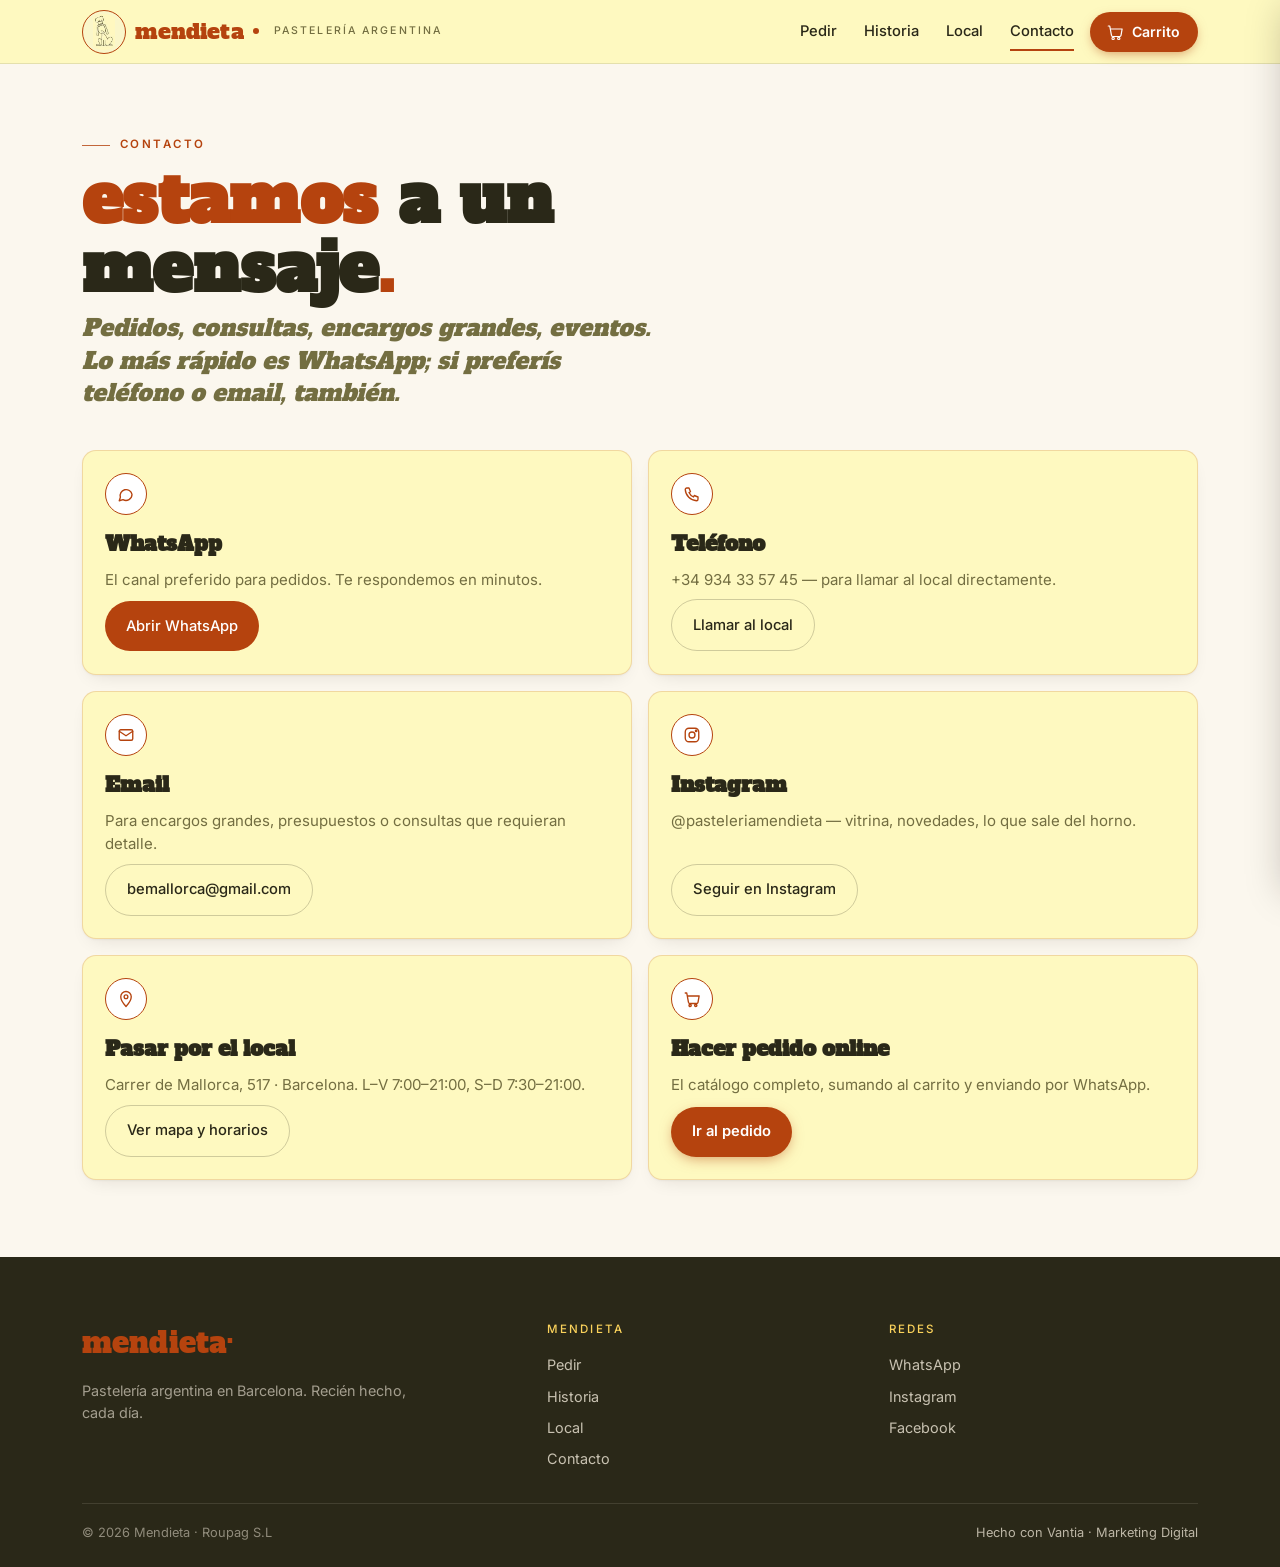
==== pages/contacto.html @ 0c290867 "Color unificado: todo en naranja del cartel + crema en mas superficies EL USUARIO: - 'la letra roja " ====
<!DOCTYPE html>
<html lang="es">
<head>
  <meta charset="UTF-8" />
  <meta name="viewport" content="width=device-width, initial-scale=1.0, viewport-fit=cover" />
  <meta name="theme-color" content="#F5EDDD" />
  <meta name="description" content="Contacto Mendieta — pedidos por WhatsApp, teléfono, email y redes." />
  <title>Contacto · Mendieta</title>

  <link rel="preconnect" href="https://fonts.googleapis.com" />
  <link rel="preconnect" href="https://fonts.gstatic.com" crossorigin />
  <link href="https://fonts.googleapis.com/css2?family=Alfa+Slab+One&family=Inter:wght@400;500;600;700&display=swap" rel="stylesheet" />
  <link rel="stylesheet" href="../assets/css/main.css?v=202605161324" />
  <link rel="icon" type="image/png" href="../assets/images/logo/mendieta-logo.png" />
</head>
<body class="theme-info">

  <header class="site-header">
    <div class="container site-header__inner">
      <a href="../index.html" class="brand" aria-label="Mendieta · inicio"><img class="brand__logo" src="../assets/images/logo/mendieta-logo.png" alt="" width="36" height="36" />Mendieta<span class="brand__dot" aria-hidden="true"></span>
        <span class="brand__sub">Pastelería Argentina</span>
      </a>
      <nav class="nav" aria-label="Navegación principal">
        <a href="../index.html">Pedir</a>
        <a href="historia.html">Historia</a>
        <a href="local.html">Local</a>
        <a href="contacto.html" aria-current="page">Contacto</a>
      </nav>
      <div class="header-actions">
        <button class="cart-button" id="cartFab" aria-label="Ver carrito" aria-controls="cartDrawer">
          <svg viewBox="0 0 24 24" fill="none" stroke="currentColor" stroke-width="1.6" stroke-linecap="round" stroke-linejoin="round">
            <path d="M3 4h2l2.3 12.5a2 2 0 0 0 2 1.5H18a2 2 0 0 0 2-1.6L21.5 8H6"/>
            <circle cx="9.5" cy="20.5" r="1.5"/><circle cx="17" cy="20.5" r="1.5"/>
          </svg>
          <span class="cart-button__label">Carrito</span>
          <span class="cart-button__count" id="cartCount"></span>
        </button>
        <button class="nav-toggle" id="navToggle" aria-label="Abrir menú" aria-expanded="false">
          <svg width="18" height="18" viewBox="0 0 24 24" fill="none" stroke="currentColor" stroke-width="1.8">
            <line x1="4" y1="8" x2="20" y2="8"/><line x1="4" y1="16" x2="20" y2="16"/>
          </svg>
        </button>
      </div>
    </div>
  </header>

  <div class="mobile-nav" id="mobileNav" aria-hidden="true">
    <ul>
      <li><a href="../index.html">Pedir</a></li>
      <li><a href="historia.html">Historia</a></li>
      <li><a href="local.html">Local</a></li>
      <li><a href="contacto.html">Contacto</a></li>
    </ul>
  </div>

  <main class="page">
    <div class="container">

      <header class="page__head" data-reveal>
        <span class="eyebrow">Contacto</span>
        <h1 class="page__title">Estamos <em>a un mensaje</em>.</h1>
        <p class="page__lead">
          Pedidos, consultas, encargos grandes, eventos. Lo más rápido es WhatsApp;
          si preferís teléfono o email, también.
        </p>
      </header>

      <div class="contact-grid">

        <div class="contact-card" data-reveal>
          <span class="contact-card__icon">
            <svg viewBox="0 0 24 24" fill="none" stroke="currentColor" stroke-width="1.8" stroke-linecap="round" stroke-linejoin="round">
              <path d="M20 12.5a8 8 0 0 1-12 7l-5 1.5 1.5-4.6A8 8 0 1 1 20 12.5z"/>
            </svg>
          </span>
          <h3>WhatsApp</h3>
          <p>El canal preferido para pedidos. Te respondemos en minutos.</p>
          <a href="https://wa.me/34696985385" target="_blank" rel="noopener" class="btn btn-brand btn--inline">
            <span>Abrir WhatsApp</span>
          </a>
        </div>

        <div class="contact-card" data-reveal>
          <span class="contact-card__icon">
            <svg viewBox="0 0 24 24" fill="none" stroke="currentColor" stroke-width="1.8" stroke-linecap="round" stroke-linejoin="round">
              <path d="M5 4h3l2 5-2 1a12 12 0 0 0 6 6l1-2 5 2v3a2 2 0 0 1-2 2A16 16 0 0 1 3 6a2 2 0 0 1 2-2z"/>
            </svg>
          </span>
          <h3>Teléfono</h3>
          <p>+34 934 33 57 45 — para llamar al local directamente.</p>
          <a href="tel:+34934335745" class="btn btn-ghost btn--inline">
            <span>Llamar al local</span>
          </a>
        </div>

        <div class="contact-card" data-reveal>
          <span class="contact-card__icon">
            <svg viewBox="0 0 24 24" fill="none" stroke="currentColor" stroke-width="1.8" stroke-linecap="round" stroke-linejoin="round">
              <rect x="3" y="5" width="18" height="14" rx="2"/>
              <path d="M3 7l9 6 9-6"/>
            </svg>
          </span>
          <h3>Email</h3>
          <p>Para encargos grandes, presupuestos o consultas que requieran detalle.</p>
          <a href="mailto:bemallorca@gmail.com" class="btn btn-ghost btn--inline">
            <span>bemallorca@gmail.com</span>
          </a>
        </div>

        <div class="contact-card" data-reveal>
          <span class="contact-card__icon">
            <svg viewBox="0 0 24 24" fill="none" stroke="currentColor" stroke-width="1.8" stroke-linecap="round" stroke-linejoin="round">
              <rect x="3" y="3" width="18" height="18" rx="5"/>
              <circle cx="12" cy="12" r="4"/>
              <circle cx="17.5" cy="6.5" r="1" fill="currentColor"/>
            </svg>
          </span>
          <h3>Instagram</h3>
          <p>@pasteleriamendieta — vitrina, novedades, lo que sale del horno.</p>
          <a href="https://www.instagram.com/pasteleriamendieta/" target="_blank" rel="noopener" class="btn btn-ghost btn--inline">
            <span>Seguir en Instagram</span>
          </a>
        </div>

        <div class="contact-card" data-reveal>
          <span class="contact-card__icon">
            <svg viewBox="0 0 24 24" fill="none" stroke="currentColor" stroke-width="1.8" stroke-linecap="round" stroke-linejoin="round">
              <path d="M12 22s-7-7.5-7-13a7 7 0 0 1 14 0c0 5.5-7 13-7 13z"/><circle cx="12" cy="9" r="2.5"/>
            </svg>
          </span>
          <h3>Pasar por el local</h3>
          <p>Carrer de Mallorca, 517 · Barcelona. L–V 7:00–21:00, S–D 7:30–21:00.</p>
          <a href="local.html" class="btn btn-ghost btn--inline">
            <span>Ver mapa y horarios</span>
          </a>
        </div>

        <div class="contact-card" data-reveal>
          <span class="contact-card__icon">
            <svg viewBox="0 0 24 24" fill="none" stroke="currentColor" stroke-width="1.8" stroke-linecap="round" stroke-linejoin="round">
              <path d="M3 4h2l2.3 12.5a2 2 0 0 0 2 1.5H18a2 2 0 0 0 2-1.6L21.5 8H6"/>
              <circle cx="9.5" cy="20.5" r="1.5"/><circle cx="17" cy="20.5" r="1.5"/>
            </svg>
          </span>
          <h3>Hacer pedido online</h3>
          <p>El catálogo completo, sumando al carrito y enviando por WhatsApp.</p>
          <a href="../index.html" class="btn btn-primary btn--inline">
            <span>Ir al pedido</span>
          </a>
        </div>

      </div>

    </div>
  </main>

  <footer class="site-footer">
    <div class="container">
      <div class="site-footer__top">
        <div>
          <p class="site-footer__brand">Mendieta<span style="color: var(--color-brand)">·</span></p>
          <p class="site-footer__claim">Pastelería argentina en Barcelona. Recién hecho, cada día.</p>
        </div>
        <div class="footer-col">
          <h4>Mendieta</h4>
          <ul>
            <li><a href="../index.html">Pedir</a></li>
            <li><a href="historia.html">Historia</a></li>
            <li><a href="local.html">Local</a></li>
            <li><a href="contacto.html">Contacto</a></li>
          </ul>
        </div>
        <div class="footer-col">
          <h4>Redes</h4>
          <ul>
            <li><a href="https://wa.me/34696985385" target="_blank" rel="noopener">WhatsApp</a></li>
            <li><a href="https://www.instagram.com/pasteleriamendieta/" target="_blank" rel="noopener">Instagram</a></li>
            <li><a href="https://www.facebook.com/pasteleriamendieta/" target="_blank" rel="noopener">Facebook</a></li>
          </ul>
        </div>
      </div>
      <div class="site-footer__bottom">
        <span>© <span id="year"></span> Mendieta · Roupag S.L</span>
        <span><a href="https://vantia.digital" target="_blank" rel="noopener">Hecho con Vantia&nbsp;·&nbsp;Marketing Digital</a></span>
      </div>
    </div>
  </footer>

  <!-- Drawer del carrito (inyectado para que el carrito sea accesible
       desde cualquier pagina, no solo desde las de pedido) -->
  <div class="drawer-overlay" id="drawerOverlay"></div>
  <aside class="drawer" id="cartDrawer" role="dialog" aria-modal="true" aria-labelledby="drawer-title" aria-hidden="true">
    <div class="drawer__head">
      <h3 id="drawer-title">Tu pedido</h3>
      <button class="drawer__close" id="drawerClose" aria-label="Cerrar carrito">
        <svg viewBox="0 0 24 24" fill="none" stroke="currentColor" stroke-width="2" stroke-linecap="round"><line x1="6" y1="6" x2="18" y2="18"/><line x1="18" y1="6" x2="6" y2="18"/></svg>
      </button>
    </div>
    <div class="drawer__body" id="drawerBody"></div>
    <div class="drawer__foot">
      <button class="btn btn-primary" id="checkoutBtn">
        <svg viewBox="0 0 24 24" fill="none" stroke="currentColor" stroke-width="1.8" stroke-linecap="round" stroke-linejoin="round"><path d="M20 12.5a8 8 0 0 1-12 7l-5 1.5 1.5-4.6A8 8 0 1 1 20 12.5z"/></svg>
        <span>Enviar pedido por WhatsApp</span>
      </button>
      <small>Abrimos un chat con el pedido ya escrito.</small>
    </div>
  </aside>

  <script src="../assets/js/menu-data.js" defer></script>
  <script src="../assets/js/cart.js" defer></script>
  <script src="../assets/js/main.js" defer></script>
</body>
</html>
---- assets/css/main.css ----
/* ============================================================
   MENDIETA — Pastelería Argentina · Barcelona
   Hoja principal — diseño tipo app de pedido (catálogo first).
   ------------------------------------------------------------
   PALETA: editable desde :root. Cualquier cambio de color o
   tipo se hace acá arriba.
============================================================ */

:root {
  /* — Paleta OFICIAL de Mendieta (extraída de los PDFs de Coolors) — */
  --color-bg: #FBF7EE;            /* blanco hueso sutil (fondo principal de body) */
  --color-bg-cream: #FEF9C0;      /* amarillo crema oficial (acentos: header, cards, banners) */
  --color-bg-soft: #FAF6CA;       /* variante crema más suave (cards de zonas calidas) */
  --color-card: #FFFFFF;          /* tarjetas (blanco puro, mejor contraste) */
  --color-ink: #2A2818;            /* texto principal (oliva muy oscuro) */
  --color-ink-soft: #736E41;       /* oliva oscuro (secundario) */
  --color-muted: #A7A177;          /* oliva claro */

  /* — Acentos principales — */
  --color-orange: #B5430E;         /* NARANJA CARTEL (color principal de marca, extraído del cartel del local) */
  --color-orange-dark: #8C320A;
  --color-orange-light: #FFB759;   /* naranja claro (acentos suaves) */
  --color-butter: #FAD25B;         /* amarillo mostaza */

  /* Legacy (no usar en cosas nuevas; queda solo por si alguna pieza
     puntual quisiera un rojo bordó como contraste estacional) */
  --color-red: #B4351D;
  --color-red-dark: #8C2814;

  /* Color de marca (ahora UNIFICADO — un solo naranja en toda la web) */
  --color-brand: var(--color-orange);
  --color-brand-dark: var(--color-orange-dark);
  --color-display: var(--color-orange);

  --color-line: rgba(42, 40, 24, 0.12);
  --color-line-strong: rgba(42, 40, 24, 0.22);

  /* — Tipografía —
     Display: Alfa Slab One — slab serif cálida estilo "cartel argentino"
              de panadería / circo (acerca al feel del feed de @pasteleriamendieta).
     Body: Inter — neutra legible. */
  --font-display: 'Alfa Slab One', Georgia, serif;
  --font-body: 'Inter', -apple-system, BlinkMacSystemFont, 'Segoe UI', sans-serif;

  /* — Layout — */
  --container: 1180px;
  --header-h: 64px;
  --tabs-h: 56px;

  /* — Radius — */
  --r-sm: 8px;
  --r-md: 14px;
  --r-lg: 22px;
  --r-pill: 999px;

  /* — Sombras (más sofisticadas, multi-capa) — */
  --shadow-1: 0 1px 2px rgba(26,20,16,0.04), 0 8px 20px -10px rgba(26,20,16,0.14);
  --shadow-2: 0 2px 4px rgba(26,20,16,0.06), 0 16px 32px -12px rgba(26,20,16,0.20);
  --shadow-3: 0 4px 8px rgba(26,20,16,0.08), 0 24px 48px -16px rgba(26,20,16,0.28);
  --shadow-float: 0 12px 28px -6px rgba(26,20,16,0.30), 0 4px 8px rgba(26,20,16,0.10);
  --shadow-inset: inset 0 1px 0 rgba(255,255,255,0.6);

  /* — Animación — */
  --ease: cubic-bezier(0.22, 1, 0.36, 1);
  --ease-soft: cubic-bezier(0.4, 0, 0.2, 1);
}

/* ========================== TEMAS ==========================
   Sistema UNIFICADO en naranja del cartel #B5430E.
   Las clases theme-info y theme-order quedan como hooks vacíos
   por si en el futuro se quiere reintroducir diferenciación
   por zona (ej. estacional o eventos especiales). */
body.theme-info,
body.theme-order { /* placeholder — sin overrides */ }

/* ========================== RESET ========================== */
*, *::before, *::after { box-sizing: border-box; }
html { scroll-behavior: smooth; }
body {
  margin: 0;
  font-family: var(--font-body);
  font-size: 16px;
  line-height: 1.55;
  color: var(--color-ink);
  background: var(--color-bg);
  -webkit-font-smoothing: antialiased;
  -moz-osx-font-smoothing: grayscale;
  overflow-x: hidden;
}
img { max-width: 100%; display: block; }
button { font: inherit; color: inherit; background: none; border: 0; cursor: pointer; padding: 0; }
input, textarea { font: inherit; color: inherit; }
a { color: inherit; text-decoration: none; }

.sr-only {
  position: absolute;
  width: 1px; height: 1px;
  padding: 0; margin: -1px;
  overflow: hidden; clip: rect(0,0,0,0);
  white-space: nowrap; border: 0;
}

/* ========================== CONTAINER ========================== */
.container {
  width: 100%;
  max-width: var(--container);
  margin-inline: auto;
  padding-inline: clamp(1rem, 4vw, 2rem);
}

/* ========================== HEADER ========================== */
.site-header {
  position: sticky;
  top: 0;
  z-index: 40;
  height: var(--header-h);
  background: var(--color-bg-cream);     /* amarillo como acento de marca */
  border-bottom: 1px solid var(--color-line);
}
.site-header__inner {
  height: 100%;
  display: flex;
  align-items: center;
  gap: 1rem;
}
.brand {
  display: inline-flex;
  align-items: center;
  gap: 0.55rem;
  font-family: var(--font-display);
  font-size: 1.35rem;
  letter-spacing: 0.005em;
  color: var(--color-display);
  line-height: 1;
  text-transform: lowercase;
}
.brand__logo {
  width: 44px; height: 44px;
  border-radius: 50%;
  display: block;
  flex-shrink: 0;
  background: var(--color-bg-soft);
  border: 1.5px solid var(--color-brand);
  object-fit: contain;        /* el perro completo dentro del círculo */
  object-position: center;
  padding: 3px;
}
.brand__dot {
  width: 6px; height: 6px;
  border-radius: 50%;
  background: var(--color-brand);
  display: inline-block;
  margin-left: 1px;
  transform: translateY(-1px);
}
.brand__sub {
  display: none;
  font-family: var(--font-body);
  font-size: 0.66rem;
  font-weight: 500;
  letter-spacing: 0.2em;
  text-transform: uppercase;
  color: var(--color-ink-soft);
  margin-left: 0.35rem;
  align-self: center;
}
@media (min-width: 640px) { .brand__sub { display: inline-block; } }

.nav {
  display: none;
  margin-left: auto;
  gap: 1.7rem;
  align-items: center;
}
.nav a {
  font-size: 0.92rem;
  font-weight: 500;
  color: var(--color-ink);
  position: relative;
  padding: 0.4rem 0;
  transition: color 0.2s var(--ease-soft);
}
.nav a:hover { color: var(--color-brand); }
.nav a[aria-current="page"]::after {
  content: '';
  position: absolute;
  left: 0; right: 0; bottom: -2px;
  height: 2px;
  background: var(--color-brand);
}
@media (min-width: 860px) { .nav { display: inline-flex; } }

.header-actions {
  margin-left: auto;
  display: flex;
  align-items: center;
  gap: 0.5rem;
}
@media (min-width: 860px) { .header-actions { margin-left: 0; } }

.cart-button {
  position: relative;
  height: 40px;
  padding: 0 1.1rem 0 0.95rem;
  border-radius: var(--r-pill);
  background: var(--color-brand);
  color: #fff;
  display: inline-flex;
  align-items: center;
  gap: 0.55rem;
  font-size: 0.88rem;
  font-weight: 600;
  transition: background 0.25s var(--ease-soft), transform 0.25s var(--ease), box-shadow 0.25s var(--ease-soft);
  box-shadow: 0 4px 12px -3px color-mix(in srgb, var(--color-brand) 55%, transparent);
}
.cart-button:hover { background: var(--color-brand-dark); transform: translateY(-2px); box-shadow: 0 8px 16px -4px color-mix(in srgb, var(--color-brand) 60%, transparent); }
.cart-button:active { transform: translateY(0); }
.cart-button svg { width: 18px; height: 18px; }
@media (max-width: 480px) {
  .cart-button__label { display: none; }    /* sólo icono + badge en móvil */
  .cart-button { padding: 0 0.85rem; height: 42px; }
}
.cart-button__count {
  background: var(--color-bg-cream);
  color: var(--color-ink);
  min-width: 22px; height: 22px;
  border-radius: var(--r-pill);
  padding: 0 7px;
  display: inline-grid;
  place-items: center;
  font-size: 0.76rem;
  font-weight: 700;
  border: 1.5px solid var(--color-brand);
}
.cart-button__count:empty { display: none; }

.nav-toggle {
  width: 40px; height: 40px;
  border-radius: var(--r-pill);
  display: inline-grid;
  place-items: center;
  border: 1px solid var(--color-line-strong);
  background: transparent;
}
@media (min-width: 860px) { .nav-toggle { display: none; } }

.mobile-nav {
  position: fixed;
  inset: 0;
  background: var(--color-bg-cream);    /* mismo amarillo que el header */
  z-index: 35;
  padding: calc(var(--header-h) + 16px) clamp(1rem, 4vw, 2rem) 2rem;
  transform: translateY(-100%);
  transition: transform 0.45s var(--ease);
}
.mobile-nav.is-open { transform: translateY(0); }
.mobile-nav ul { list-style: none; padding: 0; margin: 0; }
.mobile-nav li { border-bottom: 1px solid var(--color-line); }
.mobile-nav a {
  display: block;
  font-family: var(--font-display);
  font-size: 1.9rem;
  padding: 1rem 0;
  color: var(--color-ink);
}
.mobile-nav a:hover { color: var(--color-brand); }

/* ========================== GRILLA DE CATEGORÍAS ========================== */
.cat-grid-section {
  padding: 0 0 clamp(3rem, 6vw, 5rem);
}
.cat-grid-title {
  font-family: var(--font-body);
  font-size: 0.78rem;
  font-weight: 600;
  letter-spacing: 0.2em;
  text-transform: uppercase;
  color: var(--color-brand);
  margin: 0 0 1rem;
  text-align: center;
  position: relative;
}
.cat-grid-title::before, .cat-grid-title::after {
  content: '';
  display: inline-block;
  width: 36px; height: 1.5px;
  background: var(--color-brand);
  vertical-align: middle;
  margin: 0 0.85rem;
  opacity: 0.45;
}
.cat-grid {
  display: grid;
  grid-template-columns: 1fr;
  gap: 0.85rem;
}
@media (min-width: 600px) { .cat-grid { grid-template-columns: repeat(2, 1fr); } }
@media (min-width: 960px) { .cat-grid { grid-template-columns: repeat(3, 1fr); gap: 1rem; } }

.cat-card {
  position: relative;
  display: flex;
  flex-direction: column;
  gap: 0.7rem;
  padding: 2rem 1.5rem 1.6rem;
  border-radius: var(--r-lg);
  background: var(--color-bg-cream);    /* crema (estilo afiche) */
  border: 1px solid color-mix(in srgb, var(--color-brand) 22%, transparent);
  color: var(--color-ink);
  min-height: 240px;
  overflow: hidden;
  isolation: isolate;
  transition: transform 0.45s var(--ease), border-color 0.3s var(--ease-soft), box-shadow 0.35s var(--ease-soft);
  text-align: center;
  box-shadow: var(--shadow-1);
}
.cat-card::before {
  /* Banda superior de marca */
  content: '';
  position: absolute;
  top: 0; left: 0; right: 0;
  height: 4px;
  background: var(--color-brand);
  pointer-events: none;
}

.cat-card:hover {
  transform: translateY(-6px);
  border-color: var(--color-brand);
  box-shadow: var(--shadow-3);
}
.cat-card__icon {
  display: inline-grid;
  place-items: center;
  width: 60px; height: 60px;
  border-radius: 50%;
  background: #FFFFFF;                  /* blanco puro para contraste sobre cat-card crema */
  border: 1.5px solid var(--color-brand);
  color: var(--color-brand);
  margin: 0 auto 0.4rem;
  transition: transform 0.4s var(--ease);
  box-shadow: 0 4px 12px -4px rgba(140,67,14,0.15);
}
.cat-card:hover .cat-card__icon { transform: scale(1.08) rotate(-3deg); }
.cat-card__icon svg { width: 30px; height: 30px; }
.cat-card__name {
  font-family: var(--font-display);
  font-size: clamp(1.5rem, 1.2rem + 1vw, 2rem);
  line-height: 1.02;
  margin: 0;
  letter-spacing: 0.005em;
  color: var(--color-display);
  text-transform: lowercase;
}
.cat-card__caption {
  font-family: var(--font-body);
  font-style: italic;
  font-size: 0.92rem;
  line-height: 1.4;
  color: var(--color-ink-soft);
  margin: 0;
  flex: 1;
}
.cat-card__cta {
  display: inline-flex;
  align-items: center;
  justify-content: center;
  gap: 0.4rem;
  font-size: 0.78rem;
  font-weight: 600;
  letter-spacing: 0.12em;
  text-transform: uppercase;
  color: var(--color-brand);
  margin-top: 0.3rem;
  padding-top: 0.7rem;
  border-top: 1px solid rgba(140,40,20,0.18);
}
.cat-card__cta svg { width: 13px; height: 13px; transition: transform 0.4s var(--ease); }
.cat-card:hover .cat-card__cta svg { transform: translateX(4px); }

/* Acento por categoría: cambia el color de borde y del icono */
.cat-card--facturas { --cat-accent: var(--color-brand); }
.cat-card--dulces   { --cat-accent: var(--color-brand); }
.cat-card--tartas   { --cat-accent: var(--color-brand); }
.cat-card--salados  { --cat-accent: var(--color-brand); }
.cat-card--bebidas  { --cat-accent: var(--color-brand); }
/* Todas comparten el mismo rojo bordó para mantener identidad de marca,
   el toque de variedad lo dará el icono y la foto cuando lleguen. */

/* ========================== PROMO BANNER 'A CASA' ==========================
   Pieza principal de la home: afiche del cliente + condiciones del delivery
   (24h antelacion, pago en tarjeta/efectivo, direccion + horario). */
.promo-banner {
  padding: clamp(1.5rem, 3vw, 2.5rem) 0 clamp(1rem, 2vw, 1.5rem);
}
.promo-banner__inner {
  display: grid;
  gap: clamp(1.4rem, 3vw, 2.5rem);
  align-items: center;
}
@media (min-width: 760px) {
  .promo-banner__inner { grid-template-columns: minmax(0, 0.85fr) minmax(0, 1.15fr); }
}

.promo-banner__poster {
  margin: 0;
  display: flex;
  justify-content: center;
}
.promo-banner__poster img {
  width: 100%;
  max-width: 360px;
  height: auto;
  border-radius: var(--r-lg);
  box-shadow: var(--shadow-2);
  border: 1px solid var(--color-line);
}

.promo-banner__copy {
  display: flex;
  flex-direction: column;
  gap: 1rem;
  background: var(--color-bg-cream);
  border: 1px solid color-mix(in srgb, var(--color-brand) 18%, transparent);
  border-radius: var(--r-lg);
  padding: clamp(1.4rem, 3vw, 2rem);
  box-shadow: var(--shadow-1);
}

.promo-banner__title {
  font-family: var(--font-display);
  font-size: clamp(2.4rem, 1.6rem + 4vw, 4rem);
  line-height: 1;
  letter-spacing: 0.005em;
  margin: 0;
  color: var(--color-ink);
  text-transform: lowercase;
}
.promo-banner__title em {
  font-style: normal;
  color: var(--color-display);   /* "a casa" en el color de marca de zona pedido */
}
.promo-banner__lead {
  font-size: clamp(1rem, 0.95rem + 0.3vw, 1.15rem);
  line-height: 1.5;
  color: var(--color-ink-soft);
  margin: 0;
  max-width: 32rem;
}

.promo-banner__points {
  list-style: none;
  padding: 0;
  margin: 0.6rem 0 0.4rem;
  display: flex;
  flex-direction: column;
  gap: 0.7rem;
}
.promo-banner__points li {
  display: flex;
  gap: 0.85rem;
  align-items: start;
  font-size: 0.95rem;
  line-height: 1.4;
  color: var(--color-ink-soft);
}
.promo-banner__points strong { color: var(--color-ink); font-weight: 600; }

.promo-banner__icon {
  flex-shrink: 0;
  width: 36px; height: 36px;
  border-radius: 50%;
  background: #FFFFFF;
  border: 1.5px solid var(--color-brand);
  color: var(--color-brand);
  display: inline-grid;
  place-items: center;
}
.promo-banner__icon svg { width: 18px; height: 18px; }

.promo-banner__cta {
  width: auto;
  align-self: flex-start;
  margin-top: 0.5rem;
}
.promo-banner__cta svg { width: 16px; height: 16px; }

/* ========================== ORDER BAR ========================== */
.order-bar {
  padding: clamp(1.4rem, 3vw, 2.2rem) 0 clamp(1rem, 2.5vw, 1.6rem);
}
.order-bar__head {
  display: flex;
  flex-wrap: wrap;
  align-items: center;
  justify-content: space-between;
  gap: 1.2rem 2rem;
}
.order-bar__text { flex: 1 1 auto; min-width: 0; }
.order-bar__photo {
  display: none;
  flex: 0 0 auto;
  width: clamp(140px, 22vw, 200px);
  aspect-ratio: 1/1;
  border-radius: 50%;
  overflow: hidden;
  margin: 0;
  border: 4px solid var(--color-card);
  box-shadow: var(--shadow-2);
}
.order-bar__photo img { width: 100%; height: 100%; object-fit: cover; display: block; }
@media (min-width: 760px) { .order-bar__photo { display: block; } }

.order-bar__title {
  font-family: var(--font-display);
  font-size: clamp(2rem, 1.4rem + 2.4vw, 3rem);
  line-height: 1.05;
  margin: 0;
  letter-spacing: 0.005em;
  color: var(--color-display);
  text-transform: lowercase;
}
.order-bar__title em { font-style: normal; color: var(--color-ink); }
.order-bar__meta {
  display: flex;
  flex-wrap: wrap;
  gap: 0.5rem;
}
.order-bar__pill {
  display: inline-flex;
  align-items: center;
  gap: 0.45rem;
  background: var(--color-bg-soft);
  border: 1px solid var(--color-line);
  border-radius: var(--r-pill);
  padding: 0.4rem 0.85rem;
  font-size: 0.82rem;
  color: var(--color-ink-soft);
}
.order-bar__pill svg { width: 14px; height: 14px; color: var(--color-brand); flex-shrink: 0; }
.order-bar__pill--open svg { color: #2F8F4E; }

/* ========================== TABS ========================== */
.tabs {
  position: sticky;
  top: var(--header-h);
  z-index: 25;
  background: var(--color-bg);    /* hereda el blanco hueso */
  border-bottom: 1px solid var(--color-line);
}
.tabs__inner {
  display: flex;
  gap: 0.35rem;
  overflow-x: auto;
  scrollbar-width: none;
  padding: 0.6rem 0;
  scroll-behavior: smooth;
}
.tabs__inner::-webkit-scrollbar { display: none; }
.tab {
  flex-shrink: 0;
  padding: 0.55rem 1rem;
  border-radius: var(--r-pill);
  font-size: 0.86rem;
  font-weight: 500;
  color: var(--color-ink-soft);
  background: transparent;
  border: 1px solid var(--color-line);
  transition: background 0.2s var(--ease-soft), color 0.2s var(--ease-soft), border-color 0.2s var(--ease-soft);
  white-space: nowrap;
  cursor: pointer;
}
.tab:hover { color: var(--color-ink); border-color: var(--color-line-strong); }
.tab.is-active {
  background: var(--color-ink);
  color: var(--color-bg);
  border-color: var(--color-ink);
}

/* ========================== CABECERA DE CATEGORÍA ========================== */
.cat-page-head {
  padding: clamp(1.4rem, 3.5vw, 2.5rem) 0 clamp(1rem, 2.5vw, 1.6rem);
}
.cat-back {
  display: inline-flex;
  align-items: center;
  gap: 0.4rem;
  font-size: 0.85rem;
  font-weight: 500;
  color: var(--color-ink-soft);
  padding: 0.4rem 0;
  margin-bottom: 0.6rem;
  transition: color 0.2s var(--ease-soft);
}
.cat-back:hover { color: var(--color-brand); }
.cat-back svg { width: 14px; height: 14px; transition: transform 0.3s var(--ease); }
.cat-back:hover svg { transform: translateX(-3px); }
.cat-page-title {
  font-family: var(--font-display);
  font-size: clamp(2.2rem, 1.5rem + 3.2vw, 3.8rem);
  line-height: 1.02;
  letter-spacing: 0.005em;
  margin: 0 0 0.4rem;
  color: var(--color-display);
  text-transform: lowercase;
}
.cat-page-caption {
  font-family: var(--font-display);
  font-style: italic;
  font-size: clamp(1.05rem, 0.95rem + 0.4vw, 1.25rem);
  color: var(--color-ink-soft);
  margin: 0;
  max-width: 36rem;
}

/* ========================== CATALOG ========================== */
.catalog { padding-bottom: clamp(3rem, 6vw, 5rem); }
.cat {
  padding: clamp(1.2rem, 3vw, 1.8rem) 0;
  scroll-margin-top: calc(var(--header-h) + var(--tabs-h) + 8px);
}
.cat + .cat { border-top: 1px solid var(--color-line); }
.cat__head { margin-bottom: 1rem; }
.cat__title {
  font-family: var(--font-display);
  font-size: clamp(1.55rem, 1.2rem + 1.2vw, 2rem);
  line-height: 1.05;
  margin: 0 0 0.2rem;
  letter-spacing: 0.005em;
  color: var(--color-display);
  text-transform: lowercase;
}
.cat__caption {
  font-family: var(--font-display);
  font-style: italic;
  font-size: 0.98rem;
  color: var(--color-ink-soft);
  margin: 0;
}

.cat__grid {
  display: grid;
  grid-template-columns: 1fr;
  gap: 0.7rem;
}
@media (min-width: 680px) { .cat__grid { grid-template-columns: repeat(2, 1fr); } }
@media (min-width: 1080px) { .cat__grid { grid-template-columns: repeat(3, 1fr); gap: 0.85rem; } }

.product {
  display: grid;
  grid-template-columns: 104px 1fr;
  gap: 1rem;
  padding: 0.95rem;
  background: var(--color-card);
  border-radius: var(--r-md);
  border: 1px solid var(--color-line);
  transition: transform 0.3s var(--ease), border-color 0.3s var(--ease-soft), box-shadow 0.3s var(--ease-soft);
  position: relative;
  min-height: 128px;
  box-shadow: var(--shadow-1);
}
@media (min-width: 480px) { .product { grid-template-columns: 120px 1fr; min-height: 140px; } }
.product:hover {
  transform: translateY(-3px);
  box-shadow: var(--shadow-2);
  border-color: var(--color-line-strong);
}

.product__media {
  border-radius: var(--r-sm);
  overflow: hidden;
  position: relative;
  align-self: stretch;
  display: grid;
  place-items: center;
  color: rgba(255,255,255,0.92);
}
.product__media svg { width: 60%; max-width: 80px; opacity: 0.95; }
.product__media--photo { background: var(--color-bg-soft); padding: 0; }
.product__media--photo img { width: 100%; height: 100%; object-fit: cover; display: block; }
.product--shade-1 .product__media { background: linear-gradient(135deg, #FAD25B 0%, #FFB759 100%); }
.product--shade-2 .product__media { background: linear-gradient(135deg, #FFB759 0%, #B4351D 100%); }
.product--shade-3 .product__media { background: linear-gradient(135deg, #B4351D 0%, #8C2814 100%); }
.product--shade-4 .product__media { background: linear-gradient(135deg, #A7A177 0%, #736E41 100%); }
.product--shade-5 .product__media { background: linear-gradient(135deg, #FAD25B 0%, #A7A177 100%); }

.product__tag {
  position: absolute;
  top: 0.45rem; left: 0.45rem;
  background: rgba(255,255,255,0.92);
  color: var(--color-brand);
  font-size: 0.62rem;
  font-weight: 600;
  letter-spacing: 0.08em;
  text-transform: uppercase;
  padding: 0.18rem 0.45rem;
  border-radius: var(--r-sm);
}

.product__body {
  display: flex;
  flex-direction: column;
  gap: 0.2rem;
  min-width: 0;
}
.product__name {
  font-family: var(--font-display);
  font-size: 1.05rem;
  line-height: 1.15;
  margin: 0;
  letter-spacing: 0.005em;
  color: var(--color-display);
  text-transform: lowercase;
}
.product__desc {
  font-size: 0.84rem;
  line-height: 1.4;
  color: var(--color-ink-soft);
  margin: 0;
  display: -webkit-box;
  -webkit-line-clamp: 2;
  -webkit-box-orient: vertical;
  overflow: hidden;
  flex: 1;
}
.product__foot {
  display: flex;
  align-items: center;
  justify-content: space-between;
  gap: 0.6rem;
  margin-top: 0.45rem;
}
.product__price {
  font-family: var(--font-display);
  font-size: 1.1rem;
  color: var(--color-ink);
  letter-spacing: -0.01em;
}
.product__price--ask {
  font-style: italic;
  font-size: 0.92rem;
  color: var(--color-muted);
}

.product__add {
  background: var(--color-brand);
  color: #fff;
  border-radius: var(--r-pill);
  width: 42px; height: 42px;
  display: inline-grid;
  place-items: center;
  transition: background 0.25s var(--ease-soft), transform 0.25s var(--ease), box-shadow 0.25s var(--ease-soft);
  flex-shrink: 0;
  box-shadow: 0 4px 10px -2px color-mix(in srgb, var(--color-brand) 50%, transparent);
}
.product__add:hover { background: var(--color-brand-dark); transform: scale(1.08); }
.product__add:active { transform: scale(0.95); }
.product__add svg { width: 18px; height: 18px; }
@media (min-width: 720px) { .product__add { width: 38px; height: 38px; } }

.product__add--qty {
  display: inline-flex;
  align-items: center;
  background: var(--color-brand);
  color: #fff;
  border-radius: var(--r-pill);
  height: 42px;
  width: auto;
  padding: 0 4px;
  box-shadow: 0 4px 10px -2px color-mix(in srgb, var(--color-brand) 50%, transparent);
}
@media (min-width: 720px) { .product__add--qty { height: 38px; } }
.product__add--qty button {
  width: 34px; height: 34px;
  border-radius: var(--r-pill);
  color: #fff;
  display: inline-grid;
  place-items: center;
  font-size: 1.1rem;
  font-weight: 600;
  transition: background 0.2s var(--ease-soft);
}
.product__add--qty button:hover { background: rgba(255,255,255,0.18); }
.product__add--qty button:active { background: rgba(255,255,255,0.28); }
.product__add--qty span {
  min-width: 26px;
  text-align: center;
  font-weight: 700;
  font-size: 0.98rem;
}

.product__add--disabled {
  background: transparent;
  border: 1px solid var(--color-line-strong);
  color: var(--color-muted);
  width: auto;
  height: 30px;
  padding: 0 0.75rem;
  font-size: 0.78rem;
  cursor: default;
}
.product__add--disabled:hover { background: transparent; transform: none; }

/* ========================== STICKY MOBILE CART BAR ==========================
   Aparece fija al fondo del viewport en móvil/tablet cuando hay items
   en el carrito. Tap → abre el drawer. UX típica de Glovo / Uber Eats. */
.mobile-cart-bar {
  position: fixed;
  left: 0; right: 0; bottom: 0;
  z-index: 70;
  padding: 0.75rem clamp(0.85rem, 3vw, 1.25rem);
  padding-bottom: calc(0.75rem + env(safe-area-inset-bottom, 0));
  background: linear-gradient(180deg, transparent 0%, rgba(26,20,16,0.06) 14%, rgba(26,20,16,0.06) 100%);
  pointer-events: none;
  transform: translateY(110%);
  transition: transform 0.4s var(--ease);
}
.mobile-cart-bar.is-visible { transform: translateY(0); pointer-events: auto; }
@media (min-width: 760px) { .mobile-cart-bar { display: none; } }

.mobile-cart-bar__btn {
  width: 100%;
  display: flex;
  align-items: center;
  gap: 0.75rem;
  padding: 0.95rem 1.1rem;
  border-radius: var(--r-pill);
  background: var(--color-brand);
  color: #fff;
  font-weight: 600;
  box-shadow: var(--shadow-float);
  transition: background 0.25s var(--ease-soft), transform 0.2s var(--ease);
}
.mobile-cart-bar__btn:active { transform: scale(0.98); }
.mobile-cart-bar__btn:hover { background: var(--color-brand-dark); }

.mobile-cart-bar__count {
  background: rgba(255,255,255,0.22);
  border: 1.5px solid rgba(255,255,255,0.55);
  min-width: 28px; height: 28px;
  border-radius: var(--r-pill);
  padding: 0 8px;
  display: inline-grid;
  place-items: center;
  font-size: 0.85rem;
  font-weight: 700;
}
.mobile-cart-bar__label { flex: 1; text-align: left; font-size: 0.95rem; }
.mobile-cart-bar__total {
  font-family: var(--font-display);
  font-size: 1.1rem;
  letter-spacing: 0.005em;
}
.mobile-cart-bar__arrow {
  width: 28px; height: 28px;
  display: inline-grid;
  place-items: center;
}
.mobile-cart-bar__arrow svg { width: 16px; height: 16px; }

/* Espacio inferior cuando la barra está visible para no tapar contenido */
body.has-cart-bar { padding-bottom: 88px; }
@media (min-width: 760px) { body.has-cart-bar { padding-bottom: 0; } }

/* ========================== DRAWER ========================== */
.drawer-overlay {
  position: fixed; inset: 0;
  background: rgba(26,20,16,0.4);
  z-index: 80;
  opacity: 0;
  pointer-events: none;
  transition: opacity 0.35s var(--ease-soft);
  backdrop-filter: blur(2px);
}
.drawer-overlay.is-open { opacity: 1; pointer-events: auto; }
.drawer {
  position: fixed;
  top: 0; right: 0;
  height: 100dvh;
  width: 100%;
  max-width: 460px;
  background: var(--color-bg);
  z-index: 90;
  transform: translateX(102%);
  transition: transform 0.5s var(--ease);
  display: flex;
  flex-direction: column;
  box-shadow: -12px 0 36px -8px rgba(26,20,16,0.25);
}
.drawer.is-open { transform: translateX(0); }
.drawer__head {
  padding: 1.1rem 1.3rem;
  display: flex;
  align-items: center;
  justify-content: space-between;
  border-bottom: 1px solid var(--color-line);
}
.drawer__head h3 {
  font-family: var(--font-display);
  font-size: 1.4rem;
  margin: 0;
  letter-spacing: 0.005em;
  color: var(--color-display);
  text-transform: lowercase;
}
.drawer__close {
  width: 36px; height: 36px;
  border-radius: 50%;
  background: rgba(26,20,16,0.06);
  display: grid; place-items: center;
}
.drawer__close:hover { background: rgba(26,20,16,0.12); }
.drawer__close svg { width: 16px; height: 16px; }
.drawer__body {
  flex: 1;
  overflow-y: auto;
  padding: 1.1rem 1.3rem;
}

.cart-item {
  display: flex;
  align-items: center;
  gap: 0.8rem;
  padding: 0.7rem 0;
  border-bottom: 1px solid var(--color-line);
}
.cart-item:last-child { border-bottom: 0; }
.cart-item__thumb {
  width: 48px; height: 48px;
  border-radius: var(--r-sm);
  background: linear-gradient(135deg, var(--color-butter), var(--color-leche));
  flex-shrink: 0;
}
.cart-item__info { flex: 1; min-width: 0; }
.cart-item__name {
  font-family: var(--font-display);
  font-size: 1rem;
  color: var(--color-ink);
  white-space: nowrap;
  overflow: hidden;
  text-overflow: ellipsis;
}
.cart-item__price { font-size: 0.78rem; color: var(--color-ink-soft); margin-top: 0.1rem; }
.cart-item__qty {
  display: inline-flex;
  align-items: center;
  background: var(--color-bg-soft);
  border: 1px solid var(--color-line);
  border-radius: var(--r-pill);
  padding: 2px;
}
.cart-item__qty button {
  width: 26px; height: 26px;
  border-radius: var(--r-pill);
  display: grid; place-items: center;
  color: var(--color-ink);
}
.cart-item__qty button:hover { background: rgba(26,20,16,0.08); }
.cart-item__qty span { min-width: 22px; text-align: center; font-weight: 600; font-size: 0.88rem; }

.cart-empty {
  text-align: center;
  padding: 3rem 1rem;
}
.cart-empty svg { width: 56px; height: 56px; color: var(--color-leche); margin: 0 auto 0.8rem; opacity: 0.85; }
.cart-empty p {
  font-family: var(--font-display);
  color: var(--color-ink-soft);
  font-size: 1.1rem;
  margin: 0;
}

.checkout {
  margin-top: 1.4rem;
  display: flex;
  flex-direction: column;
  gap: 0.75rem;
}
.checkout__totals {
  display: flex;
  justify-content: space-between;
  align-items: baseline;
  padding: 0.9rem 0 1rem;
  border-top: 1px solid var(--color-line-strong);
  border-bottom: 1px solid var(--color-line);
}
.checkout__totals span {
  color: var(--color-muted);
  font-size: 0.78rem;
  letter-spacing: 0.12em;
  text-transform: uppercase;
  font-weight: 500;
}
.checkout__totals strong {
  font-family: var(--font-display);
  font-size: 1.6rem;
  color: var(--color-ink);
}

/* Aviso 24h antelación + medios de pago dentro del drawer del carrito */
.checkout__notice {
  display: flex;
  gap: 0.7rem;
  align-items: start;
  background: var(--color-bg-cream);
  border: 1px solid color-mix(in srgb, var(--color-brand) 30%, transparent);
  border-radius: var(--r-sm);
  padding: 0.8rem 0.95rem;
  font-size: 0.85rem;
  line-height: 1.45;
  color: var(--color-ink-soft);
}
.checkout__notice svg {
  width: 18px; height: 18px;
  color: var(--color-brand);
  flex-shrink: 0;
  margin-top: 2px;
}
.checkout__notice strong { color: var(--color-ink); font-weight: 600; }

.form-field { display: flex; flex-direction: column; gap: 0.3rem; }
.form-field label {
  font-size: 0.72rem;
  font-weight: 500;
  letter-spacing: 0.12em;
  text-transform: uppercase;
  color: var(--color-muted);
}
.form-field input,
.form-field textarea {
  border: 1px solid var(--color-line);
  background: var(--color-card);
  padding: 0.7rem 0.85rem;
  border-radius: var(--r-sm);
  font-size: 0.94rem;
  color: var(--color-ink);
  transition: border-color 0.2s var(--ease-soft);
}
.form-field input:focus,
.form-field textarea:focus { outline: none; border-color: var(--color-brand); }
.form-field textarea { min-height: 70px; resize: vertical; }
.form-field--error input,
.form-field--error textarea { border-color: var(--color-brand); background: rgba(140,45,45,0.04); }
.form-field .error-msg {
  font-size: 0.78rem;
  color: var(--color-brand);
  display: none;
}
.form-field--error .error-msg { display: block; }

.drawer__foot {
  padding: 1rem 1.3rem 1.3rem;
  border-top: 1px solid var(--color-line);
  background: var(--color-bg);
}
.drawer__foot small {
  display: block;
  text-align: center;
  margin-top: 0.55rem;
  font-size: 0.78rem;
  color: var(--color-ink-soft);
}

/* ========================== BOTONES ========================== */
.btn {
  display: inline-flex;
  align-items: center;
  justify-content: center;
  gap: 0.55rem;
  padding: 0.85rem 1.3rem;
  border-radius: var(--r-pill);
  font-weight: 500;
  font-size: 0.92rem;
  transition: background 0.25s var(--ease-soft), color 0.25s var(--ease-soft), transform 0.3s var(--ease);
  width: 100%;
}
.btn-primary {
  background: var(--color-brand);
  color: #fff;
  box-shadow: 0 4px 14px -3px color-mix(in srgb, var(--color-brand) 55%, transparent);
  font-weight: 600;
}
.btn-primary:hover {
  background: var(--color-brand-dark);
  transform: translateY(-2px);
  box-shadow: 0 8px 20px -4px color-mix(in srgb, var(--color-brand) 65%, transparent);
}
.btn-primary:active { transform: translateY(0); }
.btn-primary:disabled { background: var(--color-muted); color: #fff; cursor: not-allowed; transform: none; box-shadow: none; }
.btn-brand { background: var(--color-brand); color: #fff; }
.btn-brand:hover { background: var(--color-brand-dark); }
.btn-ghost {
  background: transparent;
  color: var(--color-ink);
  border: 1px solid var(--color-line-strong);
}
.btn-ghost:hover { background: var(--color-bg-soft); border-color: var(--color-ink); }
.btn--inline { width: auto; }
.btn svg { width: 16px; height: 16px; }

/* ========================== PÁGINAS SECUNDARIAS ========================== */
.page {
  padding: clamp(2rem, 5vw, 4rem) 0 clamp(3rem, 6vw, 5rem);
  min-height: calc(100dvh - var(--header-h) - 200px);
}
.page__head { margin-bottom: clamp(1.5rem, 4vw, 2.5rem); max-width: 720px; }
.eyebrow {
  font-size: 0.72rem;
  font-weight: 600;
  letter-spacing: 0.22em;
  text-transform: uppercase;
  color: var(--color-brand);
  display: inline-flex;
  align-items: center;
  gap: 0.6rem;
}
.eyebrow::before {
  content: '';
  width: 28px; height: 1.5px;
  background: currentColor;
  opacity: 0.8;
}
.page__title {
  font-family: var(--font-display);
  font-size: clamp(2.4rem, 1.6rem + 3.6vw, 4.2rem);
  line-height: 1.02;
  letter-spacing: 0.005em;
  margin: 0.7rem 0 0.6rem;
  color: var(--color-display);
  text-transform: lowercase;
}
.page__title em { font-style: normal; color: var(--color-ink); }
.page__lead {
  font-family: var(--font-display);
  font-style: italic;
  font-size: clamp(1.15rem, 1rem + 0.6vw, 1.45rem);
  line-height: 1.4;
  color: var(--color-ink-soft);
  max-width: 36rem;
  margin: 0;
}
.prose { max-width: 36rem; font-size: 1.02rem; line-height: 1.7; color: var(--color-ink-soft); }
.prose p { margin: 0 0 1rem; }
.prose h3 {
  font-family: var(--font-display);
  font-size: 1.5rem;
  margin: 2rem 0 0.5rem;
  color: var(--color-ink);
  letter-spacing: -0.01em;
}

/* Location page */
.local-grid {
  display: grid;
  gap: clamp(1.5rem, 3vw, 2.5rem);
}
@media (min-width: 900px) { .local-grid { grid-template-columns: 0.9fr 1.1fr; } }

.info-list {
  list-style: none;
  padding: 0.4rem 1.3rem;
  margin: 0 0 1.5rem;
  background: var(--color-bg-cream);
  border: 1px solid color-mix(in srgb, var(--color-brand) 18%, transparent);
  border-radius: var(--r-md);
  box-shadow: var(--shadow-1);
}
.info-list li {
  padding: 0.95rem 0;
  border-top: 1px solid color-mix(in srgb, var(--color-brand) 14%, transparent);
  display: flex;
  gap: 1rem;
}
.info-list li:first-child { border-top: 0; }
.info-list .lbl {
  flex: 0 0 110px;
  font-size: 0.72rem;
  font-weight: 500;
  letter-spacing: 0.14em;
  text-transform: uppercase;
  color: var(--color-muted);
  padding-top: 4px;
}
.info-list .val {
  flex: 1;
  font-family: var(--font-display);
  font-size: 1.1rem;
  line-height: 1.4;
  color: var(--color-ink);
}
.info-list .val a:hover { color: var(--color-brand); }

.map {
  position: relative;
  border-radius: var(--r-lg);
  overflow: hidden;
  min-height: 380px;
  border: 1px solid var(--color-line);
  box-shadow: var(--shadow-1);
}
.map iframe { width: 100%; height: 100%; min-height: 380px; border: 0; display: block; }

.local-photo {
  margin: 0;
  border-radius: var(--r-lg);
  overflow: hidden;
  border: 1.5px solid color-mix(in srgb, var(--color-brand) 22%, transparent);
  aspect-ratio: 4/5;
  background: var(--color-bg-cream);
  padding: 8px;
  box-shadow: var(--shadow-2);
}
.local-photo img {
  width: 100%; height: 100%;
  object-fit: cover; display: block;
  border-radius: calc(var(--r-lg) - 8px);
}

.cta-row { display: flex; flex-wrap: wrap; gap: 0.6rem; }
.cta-row .btn { width: auto; }

/* Contact */
.contact-grid {
  display: grid;
  gap: 1rem;
}
@media (min-width: 720px) { .contact-grid { grid-template-columns: repeat(2, 1fr); } }
.contact-card {
  background: var(--color-bg-cream);
  border: 1px solid color-mix(in srgb, var(--color-brand) 18%, transparent);
  border-radius: var(--r-md);
  padding: 1.4rem;
  display: flex;
  flex-direction: column;
  gap: 0.5rem;
  transition: transform 0.3s var(--ease), border-color 0.3s var(--ease-soft), box-shadow 0.3s var(--ease-soft);
  box-shadow: var(--shadow-1);
}
.contact-card:hover {
  transform: translateY(-3px);
  box-shadow: var(--shadow-2);
  border-color: var(--color-line-strong);
}
.contact-card__icon {
  width: 42px; height: 42px;
  border-radius: 50%;
  background: #FFFFFF;
  border: 1.5px solid var(--color-brand);
  display: inline-grid;
  place-items: center;
  color: var(--color-brand);
  margin-bottom: 0.3rem;
}
.contact-card__icon svg { width: 18px; height: 18px; }
.contact-card h3 {
  font-family: var(--font-display);
  font-size: 1.3rem;
  margin: 0;
  color: var(--color-ink);
}
.contact-card p { margin: 0; color: var(--color-ink-soft); font-size: 0.94rem; }
.contact-card .btn { margin-top: auto; width: auto; align-self: flex-start; }

/* History */
.story-image {
  aspect-ratio: 11/10;
  border-radius: var(--r-lg);
  position: relative;
  overflow: hidden;
  border: 1.5px solid color-mix(in srgb, var(--color-brand) 22%, transparent);
  background: var(--color-bg-cream);
  margin: 0;
  padding: 8px;                 /* marco crema alrededor de la imagen, como afiche */
  box-shadow: var(--shadow-2);
}
.story-image img { border-radius: calc(var(--r-lg) - 8px); }
.story-image img {
  width: 100%;
  height: 100%;
  object-fit: cover;
  display: block;
}
.story-image--placeholder {
  background:
    radial-gradient(circle at 30% 20%, rgba(250, 210, 91, 0.4), transparent 60%),
    linear-gradient(160deg, #FFB759 0%, #B4351D 100%);
}
.story-image--placeholder::after {
  content: '';
  position: absolute; inset: 0;
  background-image: repeating-linear-gradient(0deg, transparent 0 22px, rgba(0,0,0,0.06) 22px 23px);
}
.story-grid { display: grid; gap: clamp(1.5rem, 4vw, 3rem); }
@media (min-width: 900px) { .story-grid { grid-template-columns: 0.9fr 1.1fr; align-items: start; } }

/* ========================== FOOTER ========================== */
.site-footer {
  background: var(--color-ink);
  color: var(--color-bg);
  padding: clamp(2.5rem, 5vw, 4rem) 0 1.5rem;
}
.site-footer__top {
  display: grid;
  gap: 2rem;
  padding-bottom: 2rem;
  border-bottom: 1px solid rgba(245, 237, 221, 0.12);
}
@media (min-width: 760px) { .site-footer__top { grid-template-columns: 1.4fr 1fr 1fr; } }
.site-footer__brand {
  font-family: var(--font-display);
  font-size: 1.8rem;
  margin: 0 0 0.4rem;
  letter-spacing: 0.005em;
  color: var(--color-orange);   /* en footer oscuro queremos calidez, no rojo */
  text-transform: lowercase;
}
.site-footer__claim {
  color: rgba(245, 237, 221, 0.6);
  font-size: 0.9rem;
  max-width: 22rem;
  line-height: 1.55;
}
.footer-col h4 {
  font-size: 0.72rem;
  font-weight: 500;
  letter-spacing: 0.18em;
  text-transform: uppercase;
  color: var(--color-butter);
  margin: 0 0 0.85rem;
}
.footer-col ul {
  list-style: none;
  padding: 0; margin: 0;
  display: flex;
  flex-direction: column;
  gap: 0.4rem;
}
.footer-col a {
  color: rgba(245, 237, 221, 0.78);
  font-size: 0.9rem;
  transition: color 0.2s var(--ease-soft);
}
.footer-col a:hover { color: var(--color-butter); }
.site-footer__bottom {
  padding-top: 1.2rem;
  display: flex;
  flex-wrap: wrap;
  gap: 0.6rem 1rem;
  justify-content: space-between;
  font-size: 0.8rem;
  color: rgba(245, 237, 221, 0.5);
}
.site-footer__bottom a { color: rgba(245, 237, 221, 0.72); }

/* ========================== REVEAL ========================== */
[data-reveal] {
  opacity: 0;
  transform: translateY(18px);
  transition: opacity 0.7s var(--ease), transform 0.7s var(--ease);
}
[data-reveal].is-visible { opacity: 1; transform: translateY(0); }

@media (prefers-reduced-motion: reduce) {
  *, *::before, *::after { animation-duration: 0.01ms !important; transition-duration: 0.01ms !important; }
  html { scroll-behavior: auto; }
}
:focus-visible {
  outline: 2px solid var(--color-brand);
  outline-offset: 3px;
  border-radius: 4px;
}
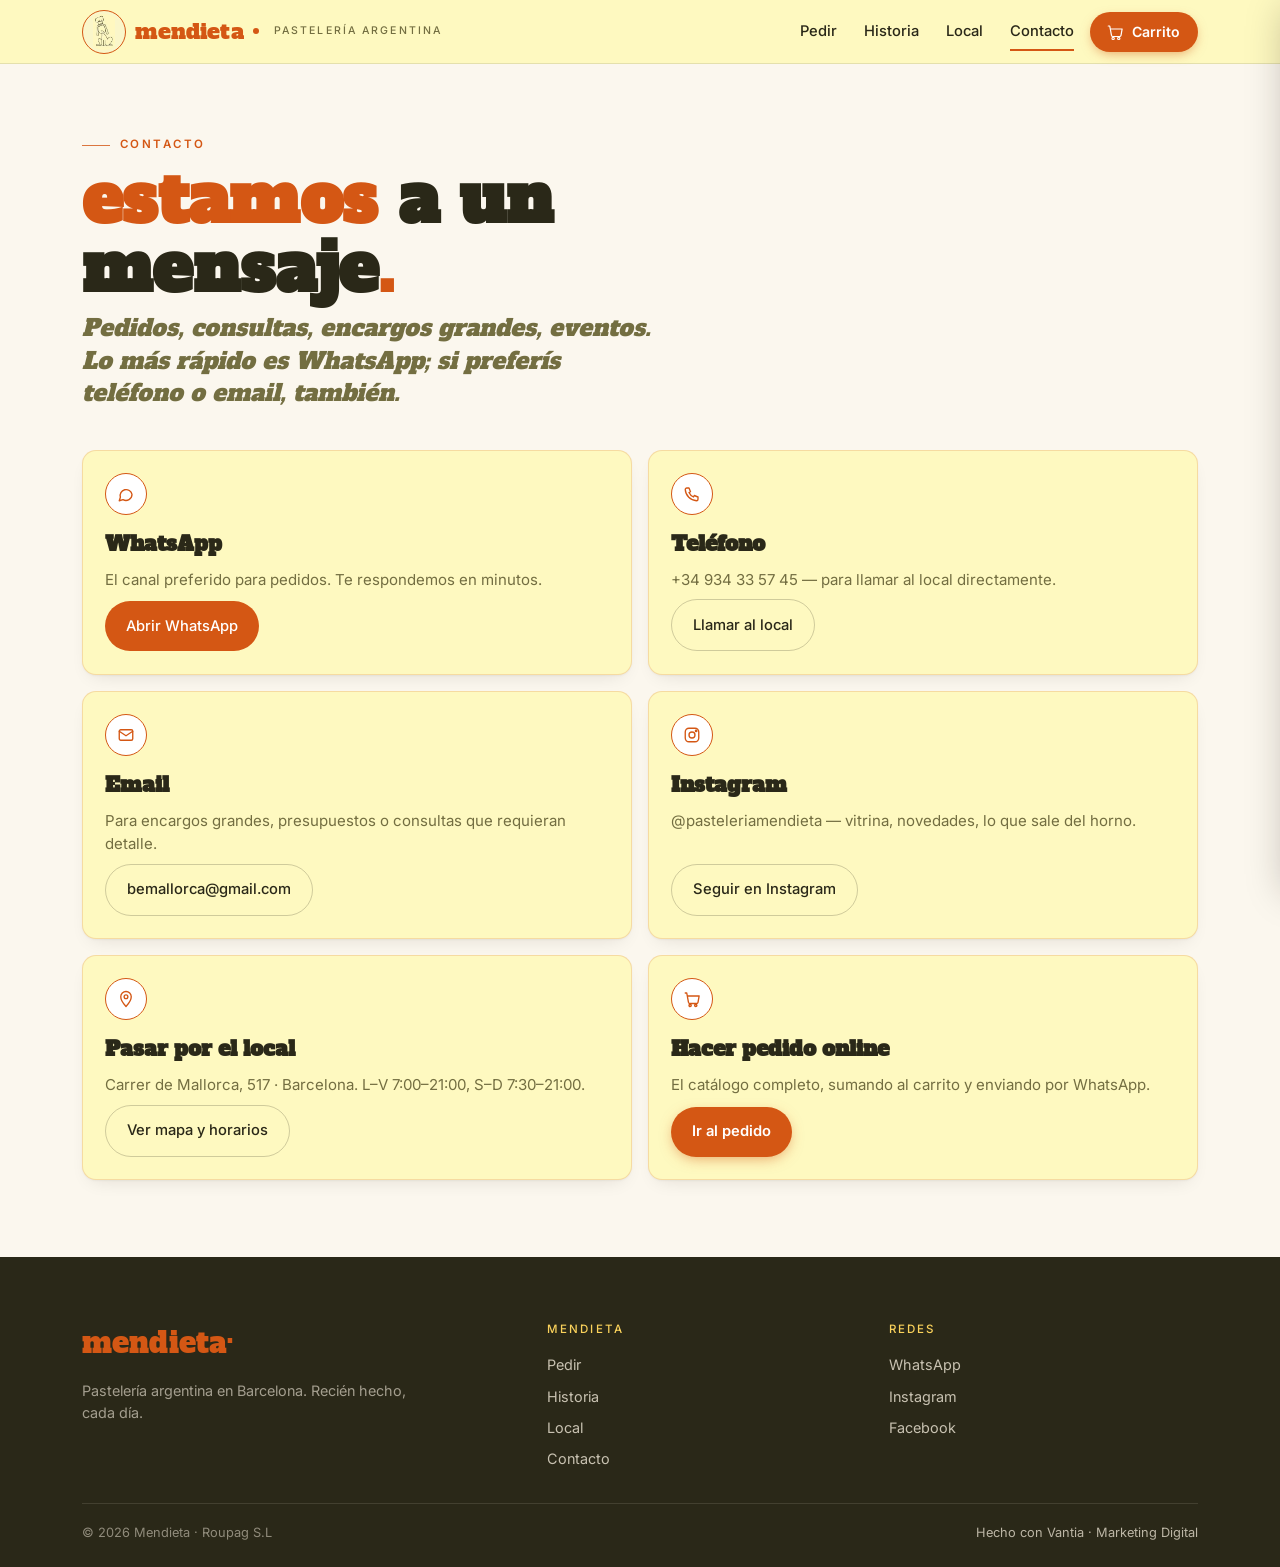
==== commit 71070aa1: "Naranja mas vibrante (de hue 22 a hue 26): se lee naranja, no rojo El usuario seguia viendo la letra" ====
--- a/pages/contacto.html
+++ b/pages/contacto.html
@@ -10,7 +10,7 @@
   <link rel="preconnect" href="https://fonts.googleapis.com" />
   <link rel="preconnect" href="https://fonts.gstatic.com" crossorigin />
   <link href="https://fonts.googleapis.com/css2?family=Alfa+Slab+One&family=Inter:wght@400;500;600;700&display=swap" rel="stylesheet" />
-  <link rel="stylesheet" href="../assets/css/main.css?v=202605161324" />
+  <link rel="stylesheet" href="../assets/css/main.css?v=202605161326" />
   <link rel="icon" type="image/png" href="../assets/images/logo/mendieta-logo.png" />
 </head>
 <body class="theme-info">
--- a/assets/css/main.css
+++ b/assets/css/main.css
@@ -16,9 +16,12 @@
   --color-ink-soft: #736E41;       /* oliva oscuro (secundario) */
   --color-muted: #A7A177;          /* oliva claro */
 
-  /* — Acentos principales — */
-  --color-orange: #B5430E;         /* NARANJA CARTEL (color principal de marca, extraído del cartel del local) */
-  --color-orange-dark: #8C320A;
+  /* — Acentos principales —
+     Naranja con HUE 26° (claramente naranja, no rojo).
+     Inspirado en el cartel del local pero con más vibración para que
+     se lea "naranja" y no "terracota" sobre el fondo blanco hueso. */
+  --color-orange: #D45714;
+  --color-orange-dark: #A03D0C;
   --color-orange-light: #FFB759;   /* naranja claro (acentos suaves) */
   --color-butter: #FAD25B;         /* amarillo mostaza */
 
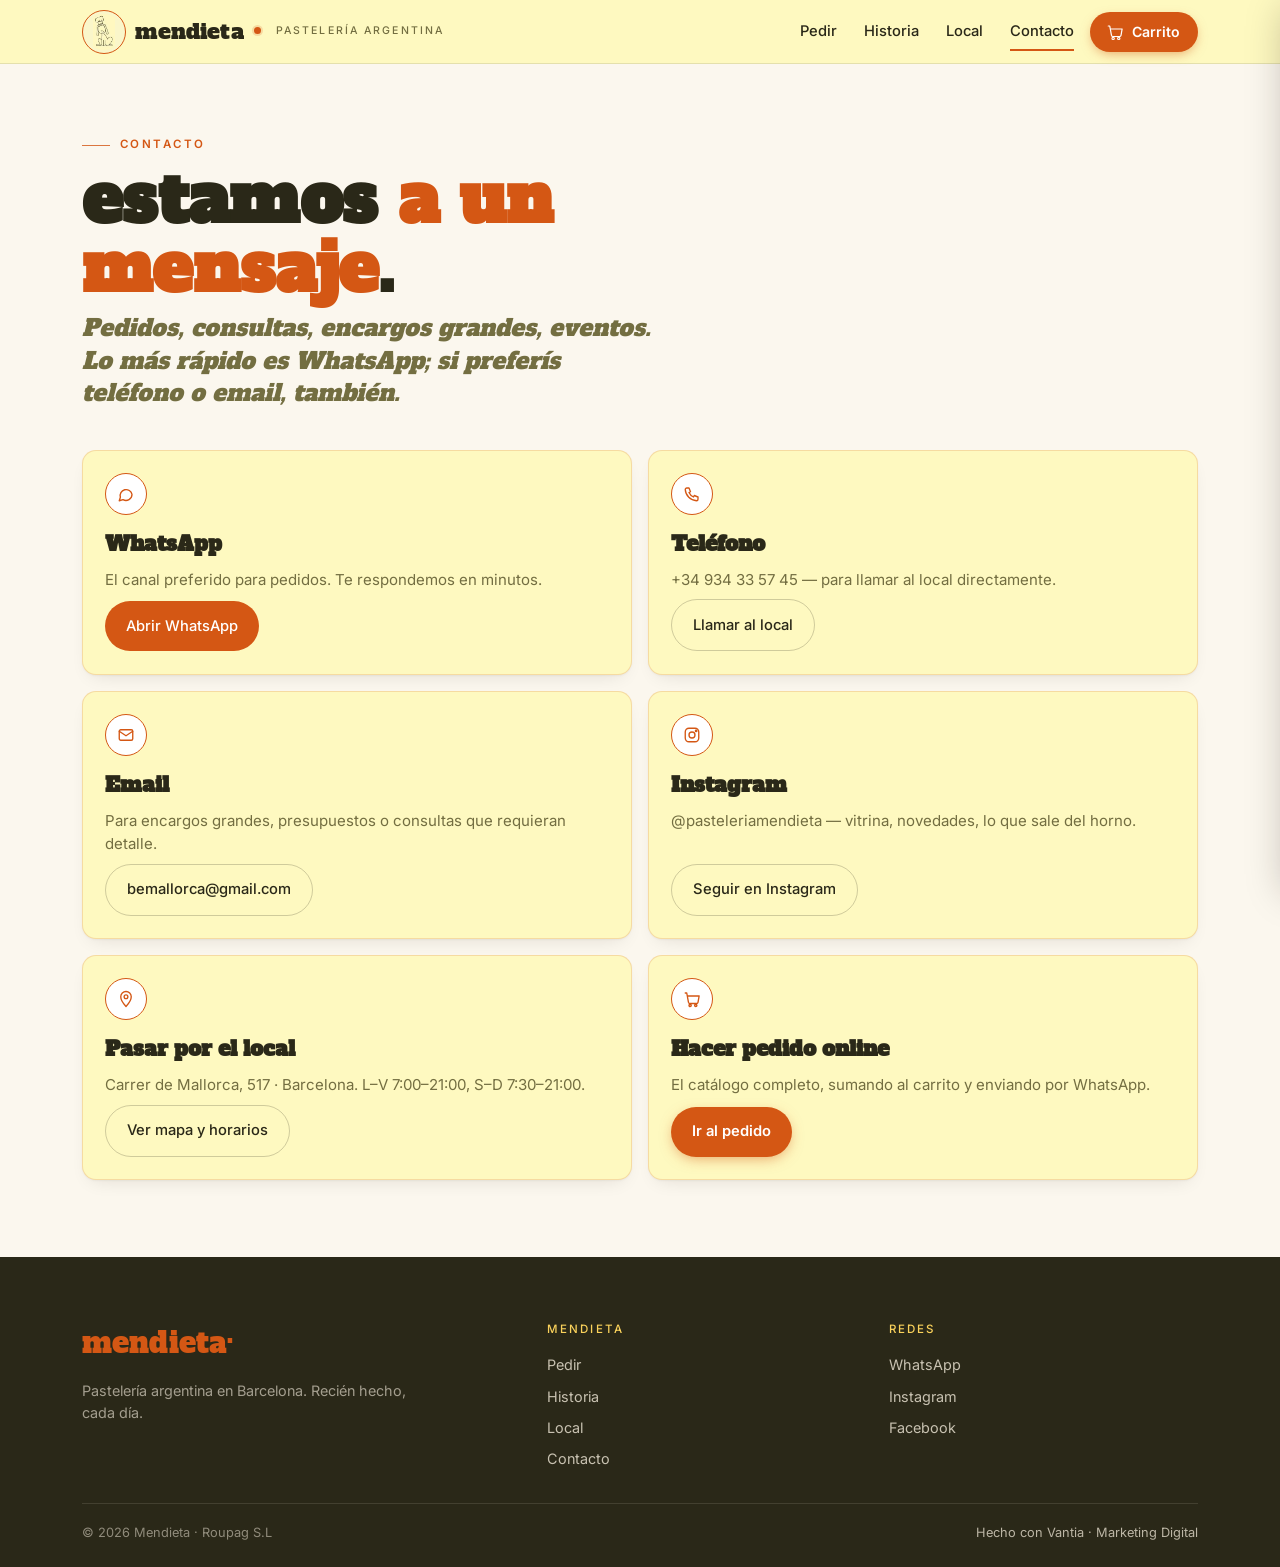
==== commit f443827e: "Titulos en negro oliva, naranja solo como acento Recomendacion de disenio: separar el color del TEXT" ====
--- a/pages/contacto.html
+++ b/pages/contacto.html
@@ -10,7 +10,7 @@
   <link rel="preconnect" href="https://fonts.googleapis.com" />
   <link rel="preconnect" href="https://fonts.gstatic.com" crossorigin />
   <link href="https://fonts.googleapis.com/css2?family=Alfa+Slab+One&family=Inter:wght@400;500;600;700&display=swap" rel="stylesheet" />
-  <link rel="stylesheet" href="../assets/css/main.css?v=202605161326" />
+  <link rel="stylesheet" href="../assets/css/main.css?v=202605161335" />
   <link rel="icon" type="image/png" href="../assets/images/logo/mendieta-logo.png" />
 </head>
 <body class="theme-info">
--- a/assets/css/main.css
+++ b/assets/css/main.css
@@ -30,10 +30,13 @@
   --color-red: #B4351D;
   --color-red-dark: #8C2814;
 
-  /* Color de marca (ahora UNIFICADO — un solo naranja en toda la web) */
+  /* --color-brand: acento de marca (bordes, círculos de iconos, banda superior
+     de cards, CTAs hover, sombras de color). Sigue siendo NARANJA.
+     --color-display: color de los TÍTULOS display. Sobrio (negro oliva
+     cálido). Editorial premium, no compite con las fotos. */
   --color-brand: var(--color-orange);
   --color-brand-dark: var(--color-orange-dark);
-  --color-display: var(--color-orange);
+  --color-display: var(--color-ink);
 
   --color-line: rgba(42, 40, 24, 0.12);
   --color-line-strong: rgba(42, 40, 24, 0.22);
@@ -149,12 +152,13 @@
   padding: 3px;
 }
 .brand__dot {
-  width: 6px; height: 6px;
+  width: 7px; height: 7px;
   border-radius: 50%;
   background: var(--color-brand);
   display: inline-block;
-  margin-left: 1px;
+  margin-left: 2px;
   transform: translateY(-1px);
+  box-shadow: 0 0 0 2px color-mix(in srgb, var(--color-brand) 18%, transparent);
 }
 .brand__sub {
   display: none;
@@ -441,7 +445,7 @@
 }
 .promo-banner__title em {
   font-style: normal;
-  color: var(--color-display);   /* "a casa" en el color de marca de zona pedido */
+  color: var(--color-brand);     /* "a casa" en naranja como acento dentro del título */
 }
 .promo-banner__lead {
   font-size: clamp(1rem, 0.95rem + 0.3vw, 1.15rem);
@@ -523,7 +527,7 @@
   color: var(--color-display);
   text-transform: lowercase;
 }
-.order-bar__title em { font-style: normal; color: var(--color-ink); }
+.order-bar__title em { font-style: normal; color: var(--color-brand); }
 .order-bar__meta {
   display: flex;
   flex-wrap: wrap;
@@ -1132,7 +1136,7 @@
   color: var(--color-display);
   text-transform: lowercase;
 }
-.page__title em { font-style: normal; color: var(--color-ink); }
+.page__title em { font-style: normal; color: var(--color-brand); }
 .page__lead {
   font-family: var(--font-display);
   font-style: italic;
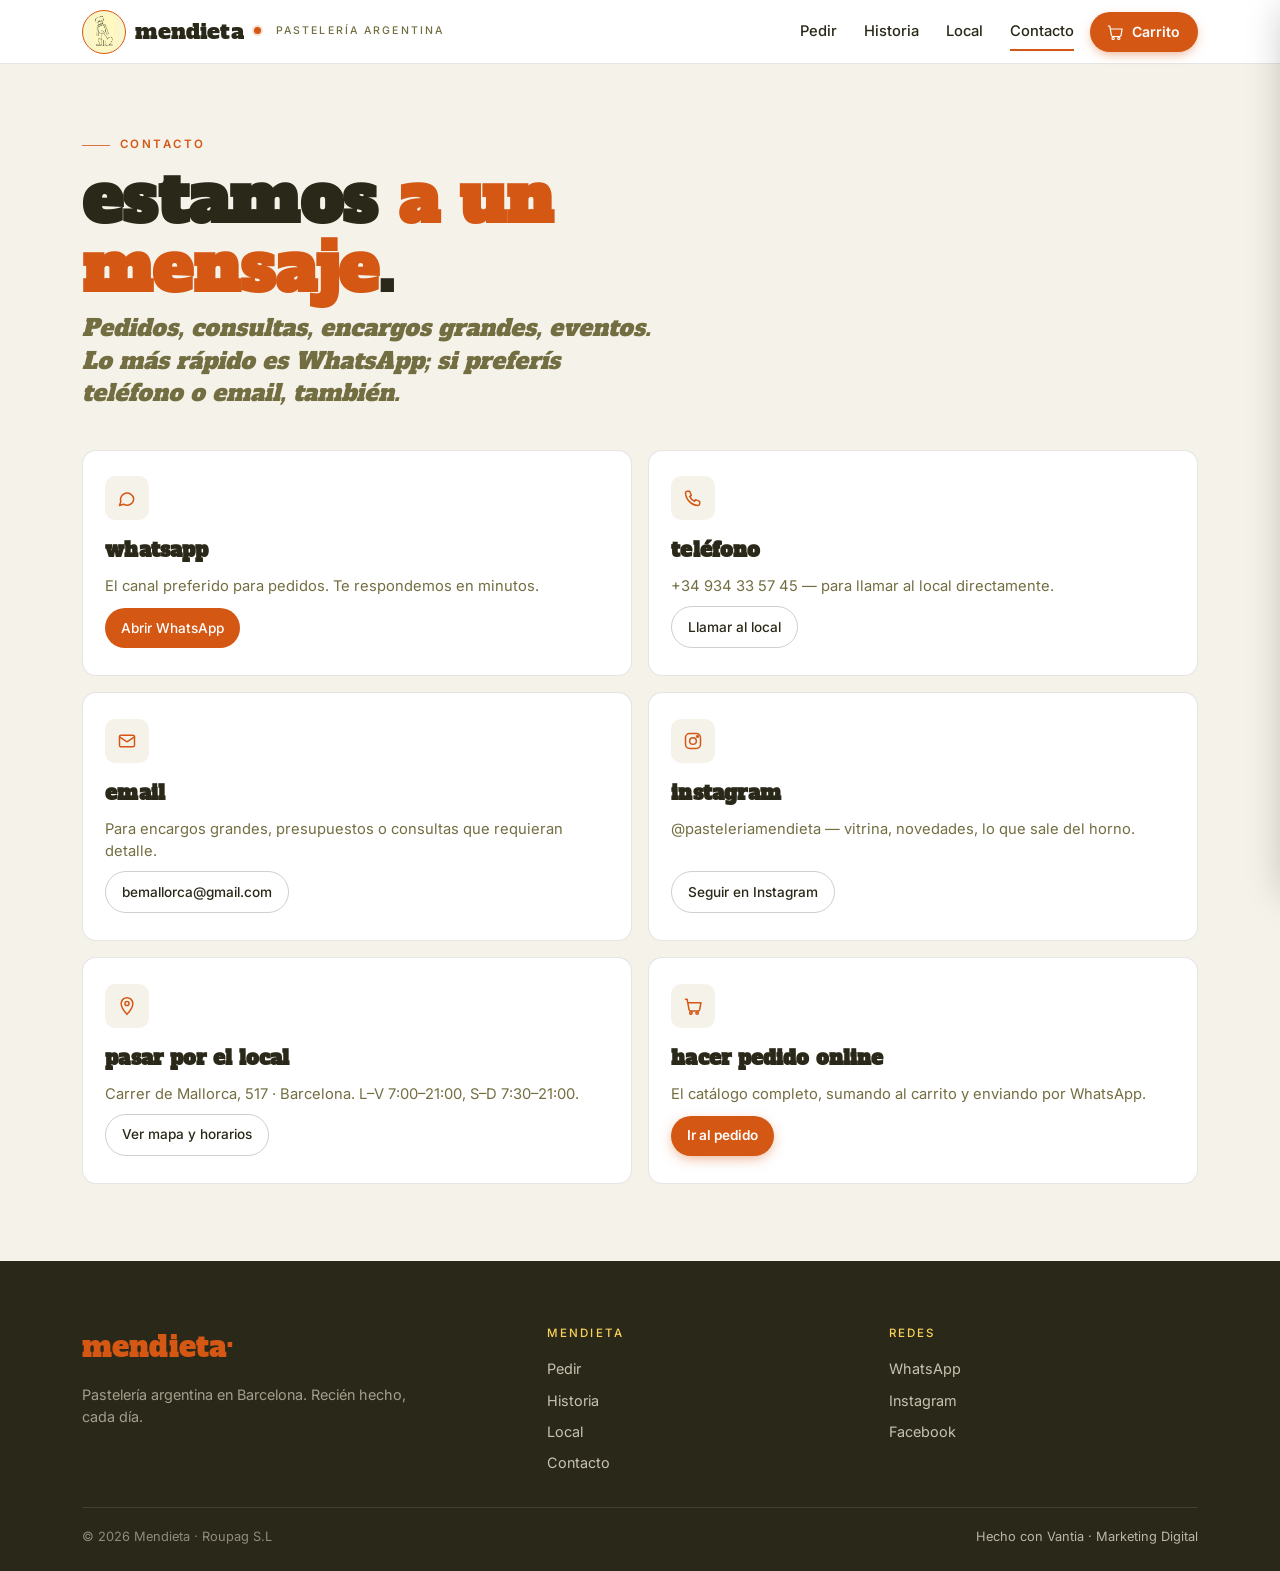
==== commit 92c7e4f4: "Contacto: look corporate profesional distinto a la zona pedido El usuario pidio que la pagina de con" ====
--- a/pages/contacto.html
+++ b/pages/contacto.html
@@ -10,10 +10,10 @@
   <link rel="preconnect" href="https://fonts.googleapis.com" />
   <link rel="preconnect" href="https://fonts.gstatic.com" crossorigin />
   <link href="https://fonts.googleapis.com/css2?family=Alfa+Slab+One&family=Inter:wght@400;500;600;700&display=swap" rel="stylesheet" />
-  <link rel="stylesheet" href="../assets/css/main.css?v=202605161335" />
+  <link rel="stylesheet" href="../assets/css/main.css?v=202605161355" />
   <link rel="icon" type="image/png" href="../assets/images/logo/mendieta-logo.png" />
 </head>
-<body class="theme-info">
+<body class="theme-info page-contacto">
 
   <header class="site-header">
     <div class="container site-header__inner">
--- a/assets/css/main.css
+++ b/assets/css/main.css
@@ -394,103 +394,293 @@
 /* Todas comparten el mismo rojo bordó para mantener identidad de marca,
    el toque de variedad lo dará el icono y la foto cuando lleguen. */
 
-/* ========================== PROMO BANNER 'A CASA' ==========================
-   Pieza principal de la home: afiche del cliente + condiciones del delivery
-   (24h antelacion, pago en tarjeta/efectivo, direccion + horario). */
-.promo-banner {
-  padding: clamp(1.5rem, 3vw, 2.5rem) 0 clamp(1rem, 2vw, 1.5rem);
-}
-.promo-banner__inner {
+/* ========================== SECTION HEAD (reusable) ========================== */
+.section-head {
+  margin-bottom: clamp(1.4rem, 3vw, 2rem);
+  max-width: 38rem;
+}
+.section-head--center { margin-inline: auto; text-align: center; }
+.section-head--center .section-head__eyebrow { justify-content: center; }
+.section-head--center .section-head__eyebrow::before {
+  content: ''; width: 24px; height: 1.5px; background: currentColor; opacity: 0.7; margin-right: 0.6rem;
+}
+.section-head--center .section-head__eyebrow::after {
+  content: ''; width: 24px; height: 1.5px; background: currentColor; opacity: 0.7; margin-left: 0.6rem;
+}
+.section-head__eyebrow {
+  display: inline-flex; align-items: center;
+  font-size: 0.72rem; font-weight: 600;
+  letter-spacing: 0.22em; text-transform: uppercase;
+  color: var(--color-brand);
+}
+.section-head__title {
+  font-family: var(--font-display);
+  font-size: clamp(1.8rem, 1.3rem + 2.2vw, 2.8rem);
+  line-height: 1.05;
+  letter-spacing: 0.005em;
+  margin: 0.5rem 0 0.4rem;
+  color: var(--color-ink);
+  text-transform: lowercase;
+}
+.section-head__title em { font-style: normal; color: var(--color-brand); }
+.section-head__lead {
+  font-size: 1rem; line-height: 1.55;
+  color: var(--color-ink-soft);
+  margin: 0;
+}
+
+/* ========================== HERO ========================== */
+.hero {
+  padding: clamp(2rem, 4vw, 3.5rem) 0 clamp(1.5rem, 3vw, 2.5rem);
+  position: relative;
+  overflow: hidden;
+}
+.hero__inner {
   display: grid;
-  gap: clamp(1.4rem, 3vw, 2.5rem);
-  align-items: center;
-}
-@media (min-width: 760px) {
-  .promo-banner__inner { grid-template-columns: minmax(0, 0.85fr) minmax(0, 1.15fr); }
-}
-
-.promo-banner__poster {
+  gap: clamp(2rem, 4vw, 3rem);
+  align-items: center;
+}
+@media (min-width: 820px) {
+  .hero__inner { grid-template-columns: minmax(0, 1.05fr) minmax(0, 1fr); gap: clamp(2.5rem, 5vw, 4rem); }
+}
+
+.hero__copy { display: flex; flex-direction: column; gap: 1rem; max-width: 30rem; }
+.hero__eyebrow {
+  font-size: 0.72rem; font-weight: 600;
+  letter-spacing: 0.22em; text-transform: uppercase;
+  color: var(--color-brand);
+}
+.hero__title {
+  font-family: var(--font-display);
+  font-size: clamp(2.6rem, 1.5rem + 5vw, 4.6rem);
+  line-height: 1;
+  letter-spacing: 0.005em;
+  margin: 0.1rem 0 0;
+  color: var(--color-ink);
+  text-transform: lowercase;
+}
+.hero__title em { font-style: normal; color: var(--color-brand); }
+.hero__lead {
+  font-size: clamp(1.02rem, 0.95rem + 0.3vw, 1.18rem);
+  line-height: 1.55;
+  color: var(--color-ink-soft);
+  margin: 0;
+}
+.hero__cta { display: flex; flex-wrap: wrap; gap: 0.7rem; margin-top: 0.5rem; }
+.hero__cta .btn { width: auto; }
+
+/* Collage de fotos del hero — 3 fotos en composición orgánica */
+.hero__collage {
+  position: relative;
+  aspect-ratio: 1 / 1;
+  max-width: 520px;
+  margin: 0 auto;
+  width: 100%;
+}
+.hero__photo {
+  margin: 0;
+  position: absolute;
+  border-radius: var(--r-lg);
+  overflow: hidden;
+  border: 4px solid var(--color-bg);
+  box-shadow: var(--shadow-2);
+  background: var(--color-bg-cream);
+}
+.hero__photo img { width: 100%; height: 100%; object-fit: cover; display: block; }
+.hero__photo--big { width: 70%; height: 70%; top: 12%; left: 16%; z-index: 2; }
+.hero__photo--top { width: 38%; height: 38%; top: 0; right: 0; z-index: 3; border-radius: 50%; }
+.hero__photo--bot { width: 42%; height: 42%; bottom: 0; left: 0; z-index: 3; border-radius: 50%; }
+@media (max-width: 540px) {
+  .hero__collage { max-width: 360px; aspect-ratio: 1 / 0.9; }
+}
+
+/* ========================== STRIP DE BENEFICIOS ========================== */
+.benefits-strip {
+  padding: clamp(1.2rem, 2.5vw, 1.8rem) 0;
+  background: var(--color-bg-cream);
+  border-top: 1px solid color-mix(in srgb, var(--color-brand) 18%, transparent);
+  border-bottom: 1px solid color-mix(in srgb, var(--color-brand) 18%, transparent);
+  margin: clamp(1rem, 2vw, 1.5rem) 0;
+}
+.benefits-strip__inner {
+  display: grid;
+  gap: 1.2rem;
+  grid-template-columns: 1fr;
+}
+@media (min-width: 720px) {
+  .benefits-strip__inner { grid-template-columns: repeat(3, 1fr); gap: 1.5rem; }
+}
+.benefit {
+  display: flex; gap: 0.85rem; align-items: start;
+  font-size: 0.92rem; line-height: 1.4; color: var(--color-ink-soft);
+}
+.benefit strong { display: block; color: var(--color-ink); font-weight: 600; font-size: 0.98rem; margin-bottom: 0.15rem; }
+.benefit__icon {
+  flex-shrink: 0; width: 40px; height: 40px;
+  border-radius: 50%;
+  background: #FFFFFF;
+  border: 1.5px solid var(--color-brand);
+  color: var(--color-brand);
+  display: inline-grid; place-items: center;
+}
+.benefit__icon svg { width: 18px; height: 18px; }
+
+/* ========================== DESTACADOS ========================== */
+.featured { padding: clamp(2.5rem, 5vw, 4rem) 0 clamp(1.5rem, 3vw, 2.5rem); }
+.featured__grid {
+  display: grid;
+  grid-template-columns: 1fr 1fr;
+  gap: 0.85rem;
+}
+@media (min-width: 720px) { .featured__grid { grid-template-columns: repeat(3, 1fr); gap: 1.1rem; } }
+@media (min-width: 1080px) { .featured__grid { grid-template-columns: repeat(4, 1fr); } }
+
+.featured-card {
+  background: var(--color-card);
+  border-radius: var(--r-lg);
+  overflow: hidden;
+  border: 1px solid var(--color-line);
+  box-shadow: var(--shadow-1);
+  transition: transform 0.4s var(--ease), box-shadow 0.35s var(--ease-soft), border-color 0.3s var(--ease-soft);
+  display: flex; flex-direction: column;
+}
+.featured-card:hover {
+  transform: translateY(-6px);
+  box-shadow: var(--shadow-3);
+  border-color: var(--color-brand);
+}
+.featured-card__photo {
+  aspect-ratio: 1/1;
+  overflow: hidden;
+  background: var(--color-bg-cream);
+}
+.featured-card__photo img {
+  width: 100%; height: 100%;
+  object-fit: cover; display: block;
+  transition: transform 0.6s var(--ease);
+}
+.featured-card:hover .featured-card__photo img { transform: scale(1.06); }
+.featured-card__body { padding: 0.85rem 0.95rem 0.95rem; display: flex; flex-direction: column; gap: 0.25rem; flex: 1; }
+.featured-card__name {
+  font-family: var(--font-display);
+  font-size: 1.05rem;
+  line-height: 1.15;
+  margin: 0;
+  letter-spacing: 0.005em;
+  color: var(--color-ink);
+  text-transform: lowercase;
+}
+.featured-card__desc {
+  font-size: 0.82rem; line-height: 1.4;
+  color: var(--color-ink-soft);
+  margin: 0;
+  display: -webkit-box; -webkit-line-clamp: 2; -webkit-box-orient: vertical; overflow: hidden;
+  flex: 1;
+}
+.featured-card__foot {
+  display: flex; align-items: center; justify-content: space-between;
+  gap: 0.5rem; margin-top: 0.6rem;
+}
+.featured-card__price {
+  font-family: var(--font-display);
+  font-size: 0.92rem;
+  font-style: italic;
+  color: var(--color-muted);
+}
+
+/* ========================== CÓMO FUNCIONA ========================== */
+.how {
+  padding: clamp(2.5rem, 5vw, 4rem) 0;
+  background: var(--color-bg-cream);
+  border-top: 1px solid color-mix(in srgb, var(--color-brand) 14%, transparent);
+  border-bottom: 1px solid color-mix(in srgb, var(--color-brand) 14%, transparent);
+  margin: clamp(2rem, 4vw, 3rem) 0;
+}
+.how__steps {
+  list-style: none;
+  padding: 0; margin: 0;
+  display: grid;
+  gap: 1.2rem;
+  grid-template-columns: 1fr;
+  counter-reset: how;
+}
+@media (min-width: 720px) { .how__steps { grid-template-columns: repeat(3, 1fr); gap: 1.4rem; } }
+
+.how-step {
+  background: var(--color-card);
+  border-radius: var(--r-lg);
+  padding: 1.5rem 1.4rem 1.6rem;
+  border: 1px solid var(--color-line);
+  box-shadow: var(--shadow-1);
+  position: relative;
+}
+.how-step__num {
+  display: inline-grid;
+  place-items: center;
+  width: 44px; height: 44px;
+  border-radius: 50%;
+  background: var(--color-brand);
+  color: #fff;
+  font-family: var(--font-display);
+  font-size: 1.3rem;
+  margin-bottom: 0.8rem;
+  box-shadow: 0 4px 12px -3px color-mix(in srgb, var(--color-brand) 50%, transparent);
+}
+.how-step__title {
+  font-family: var(--font-display);
+  font-size: 1.25rem;
+  line-height: 1.1;
+  letter-spacing: 0.005em;
+  margin: 0 0 0.4rem;
+  color: var(--color-ink);
+  text-transform: lowercase;
+}
+.how-step__desc { font-size: 0.94rem; line-height: 1.5; color: var(--color-ink-soft); margin: 0; }
+
+/* ========================== CLOSING (afiche + CTA) ========================== */
+.closing {
+  padding: clamp(2.5rem, 5vw, 4rem) 0 clamp(3rem, 5vw, 4rem);
+}
+.closing__inner {
+  display: grid;
+  gap: clamp(1.8rem, 3vw, 2.5rem);
+  align-items: center;
+}
+@media (min-width: 820px) {
+  .closing__inner { grid-template-columns: minmax(0, 0.9fr) minmax(0, 1.1fr); }
+}
+.closing__poster {
   margin: 0;
   display: flex;
   justify-content: center;
 }
-.promo-banner__poster img {
+.closing__poster img {
   width: 100%;
-  max-width: 360px;
+  max-width: 340px;
   height: auto;
   border-radius: var(--r-lg);
   box-shadow: var(--shadow-2);
   border: 1px solid var(--color-line);
 }
-
-.promo-banner__copy {
-  display: flex;
-  flex-direction: column;
-  gap: 1rem;
-  background: var(--color-bg-cream);
-  border: 1px solid color-mix(in srgb, var(--color-brand) 18%, transparent);
-  border-radius: var(--r-lg);
-  padding: clamp(1.4rem, 3vw, 2rem);
-  box-shadow: var(--shadow-1);
-}
-
-.promo-banner__title {
-  font-family: var(--font-display);
-  font-size: clamp(2.4rem, 1.6rem + 4vw, 4rem);
-  line-height: 1;
+.closing__copy { display: flex; flex-direction: column; gap: 1rem; }
+.closing__title {
+  font-family: var(--font-display);
+  font-size: clamp(2rem, 1.4rem + 2.5vw, 3.2rem);
+  line-height: 1.02;
   letter-spacing: 0.005em;
-  margin: 0;
+  margin: 0.4rem 0 0;
   color: var(--color-ink);
   text-transform: lowercase;
 }
-.promo-banner__title em {
-  font-style: normal;
-  color: var(--color-brand);     /* "a casa" en naranja como acento dentro del título */
-}
-.promo-banner__lead {
+.closing__title em { font-style: normal; color: var(--color-brand); }
+.closing__lead {
   font-size: clamp(1rem, 0.95rem + 0.3vw, 1.15rem);
-  line-height: 1.5;
+  line-height: 1.55;
   color: var(--color-ink-soft);
   margin: 0;
   max-width: 32rem;
 }
-
-.promo-banner__points {
-  list-style: none;
-  padding: 0;
-  margin: 0.6rem 0 0.4rem;
-  display: flex;
-  flex-direction: column;
-  gap: 0.7rem;
-}
-.promo-banner__points li {
-  display: flex;
-  gap: 0.85rem;
-  align-items: start;
-  font-size: 0.95rem;
-  line-height: 1.4;
-  color: var(--color-ink-soft);
-}
-.promo-banner__points strong { color: var(--color-ink); font-weight: 600; }
-
-.promo-banner__icon {
-  flex-shrink: 0;
-  width: 36px; height: 36px;
-  border-radius: 50%;
-  background: #FFFFFF;
-  border: 1.5px solid var(--color-brand);
-  color: var(--color-brand);
-  display: inline-grid;
-  place-items: center;
-}
-.promo-banner__icon svg { width: 18px; height: 18px; }
-
-.promo-banner__cta {
-  width: auto;
-  align-self: flex-start;
-  margin-top: 0.5rem;
-}
-.promo-banner__cta svg { width: 16px; height: 16px; }
+.closing__cta { width: auto; align-self: flex-start; margin-top: 0.4rem; }
 
 /* ========================== ORDER BAR ========================== */
 .order-bar {
@@ -584,6 +774,15 @@
   border-color: var(--color-ink);
 }
 
+/* ========================== CATALOGO COMPLETO EN HOME ==========================
+   Reusa los estilos del catalogo de las paginas de categoria (.cat, .product,
+   .tabs) pero con margenes mas separados para que se diferencie del bloque
+   de destacados y del de como funciona. */
+.catalog-home {
+  padding: clamp(2rem, 4vw, 3rem) 0 clamp(2rem, 4vw, 3rem);
+}
+.tabs--catalog { margin-top: clamp(1rem, 2vw, 1.5rem); }
+
 /* ========================== CABECERA DE CATEGORÍA ========================== */
 .cat-page-head {
   padding: clamp(1.4rem, 3.5vw, 2.5rem) 0 clamp(1rem, 2.5vw, 1.6rem);
@@ -1226,47 +1425,84 @@
 .cta-row { display: flex; flex-wrap: wrap; gap: 0.6rem; }
 .cta-row .btn { width: auto; }
 
-/* Contact */
+/* Contact — tono "papel corporativo" diferente al de pedido */
+body.page-contacto { background: #F5F2EA; }
+body.page-contacto .site-header { background: #FFFFFF; }
+body.page-contacto .mobile-nav { background: #FFFFFF; }
+
 .contact-grid {
   display: grid;
   gap: 1rem;
 }
 @media (min-width: 720px) { .contact-grid { grid-template-columns: repeat(2, 1fr); } }
+/* Contact cards — look corporate-pro:
+   - Fondo BLANCO PURO (no crema; se separa visualmente de la zona pedido)
+   - Sin sombra base, borde fino + barra inferior fina en color de marca
+   - Hover: sombra cargada y subida sutil
+   - Iconografía gris muy clara con icono en color de marca */
 .contact-card {
-  background: var(--color-bg-cream);
-  border: 1px solid color-mix(in srgb, var(--color-brand) 18%, transparent);
+  position: relative;
+  background: #FFFFFF;
+  border: 1px solid var(--color-line);
   border-radius: var(--r-md);
-  padding: 1.4rem;
+  padding: 1.6rem 1.4rem 1.7rem;
   display: flex;
   flex-direction: column;
-  gap: 0.5rem;
-  transition: transform 0.3s var(--ease), border-color 0.3s var(--ease-soft), box-shadow 0.3s var(--ease-soft);
-  box-shadow: var(--shadow-1);
+  gap: 0.55rem;
+  transition: transform 0.35s var(--ease), border-color 0.3s var(--ease-soft), box-shadow 0.35s var(--ease-soft);
+  overflow: hidden;
+  isolation: isolate;
+}
+.contact-card::after {
+  content: '';
+  position: absolute;
+  left: 0; right: 0; bottom: 0;
+  height: 3px;
+  background: var(--color-brand);
+  transform: scaleX(0);
+  transform-origin: left;
+  transition: transform 0.45s var(--ease);
 }
 .contact-card:hover {
-  transform: translateY(-3px);
+  transform: translateY(-4px);
   box-shadow: var(--shadow-2);
   border-color: var(--color-line-strong);
 }
+.contact-card:hover::after { transform: scaleX(1); }
+
 .contact-card__icon {
-  width: 42px; height: 42px;
-  border-radius: 50%;
-  background: #FFFFFF;
-  border: 1.5px solid var(--color-brand);
+  width: 44px; height: 44px;
+  border-radius: 10px;
+  background: #F5F2EA;                /* gris cálido muy claro, no crema */
+  border: none;
   display: inline-grid;
   place-items: center;
   color: var(--color-brand);
-  margin-bottom: 0.3rem;
-}
-.contact-card__icon svg { width: 18px; height: 18px; }
+  margin-bottom: 0.4rem;
+}
+.contact-card__icon svg { width: 20px; height: 20px; }
 .contact-card h3 {
   font-family: var(--font-display);
-  font-size: 1.3rem;
-  margin: 0;
-  color: var(--color-ink);
-}
-.contact-card p { margin: 0; color: var(--color-ink-soft); font-size: 0.94rem; }
-.contact-card .btn { margin-top: auto; width: auto; align-self: flex-start; }
+  font-size: 1.25rem;
+  margin: 0;
+  color: var(--color-ink);
+  letter-spacing: 0.005em;
+  text-transform: lowercase;
+}
+.contact-card p {
+  margin: 0;
+  color: var(--color-ink-soft);
+  font-size: 0.92rem;
+  line-height: 1.5;
+}
+.contact-card .btn {
+  margin-top: auto;
+  width: auto;
+  align-self: flex-start;
+  font-size: 0.85rem;
+  padding: 0.6rem 1rem;
+  height: auto;
+}
 
 /* History */
 .story-image {
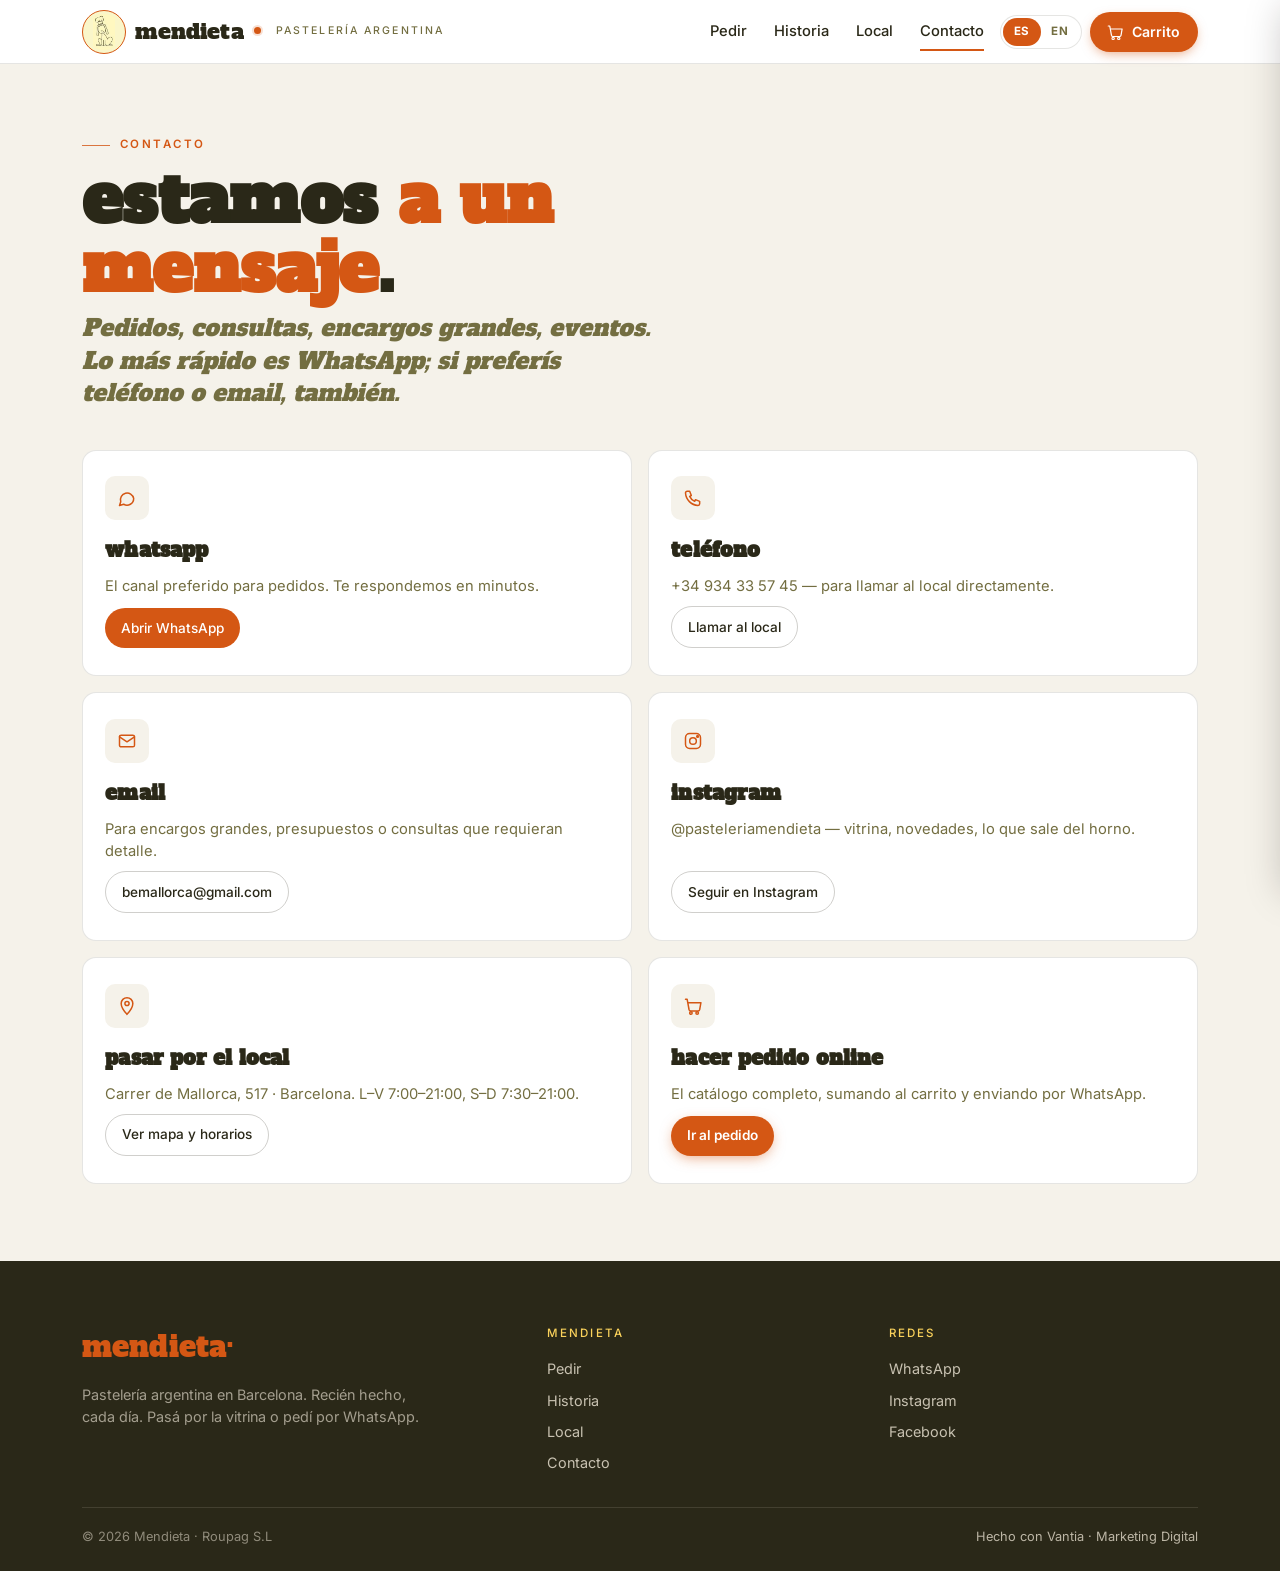
==== commit 9eb689ad: "i18n: web bilingue ES/EN con toggle en el header Sistema completo de internacionalizacion sin framew" ====
--- a/pages/contacto.html
+++ b/pages/contacto.html
@@ -10,7 +10,7 @@
   <link rel="preconnect" href="https://fonts.googleapis.com" />
   <link rel="preconnect" href="https://fonts.gstatic.com" crossorigin />
   <link href="https://fonts.googleapis.com/css2?family=Alfa+Slab+One&family=Inter:wght@400;500;600;700&display=swap" rel="stylesheet" />
-  <link rel="stylesheet" href="../assets/css/main.css?v=202605161355" />
+  <link rel="stylesheet" href="../assets/css/main.css?v=202605281513" />
   <link rel="icon" type="image/png" href="../assets/images/logo/mendieta-logo.png" />
 </head>
 <body class="theme-info page-contacto">
@@ -18,24 +18,28 @@
   <header class="site-header">
     <div class="container site-header__inner">
       <a href="../index.html" class="brand" aria-label="Mendieta · inicio"><img class="brand__logo" src="../assets/images/logo/mendieta-logo.png" alt="" width="36" height="36" />Mendieta<span class="brand__dot" aria-hidden="true"></span>
-        <span class="brand__sub">Pastelería Argentina</span>
+        <span class="brand__sub" data-i18n="nav.brandSub">Pastelería Argentina</span>
       </a>
       <nav class="nav" aria-label="Navegación principal">
-        <a href="../index.html">Pedir</a>
-        <a href="historia.html">Historia</a>
-        <a href="local.html">Local</a>
-        <a href="contacto.html" aria-current="page">Contacto</a>
+        <a href="../index.html" data-i18n="nav.order">Pedir</a>
+        <a href="historia.html" data-i18n="nav.history">Historia</a>
+        <a href="local.html" data-i18n="nav.local">Local</a>
+        <a href="contacto.html" aria-current="page" data-i18n="nav.contact">Contacto</a>
       </nav>
       <div class="header-actions">
-        <button class="cart-button" id="cartFab" aria-label="Ver carrito" aria-controls="cartDrawer">
+        <div class="lang-toggle" role="group" data-i18n-attr="aria-label:lang.aria">
+          <button class="lang-toggle__btn" type="button" data-lang="es" data-i18n="lang.es">ES</button>
+          <button class="lang-toggle__btn" type="button" data-lang="en" data-i18n="lang.en">EN</button>
+        </div>
+        <button class="cart-button" id="cartFab" aria-label="Ver carrito" data-i18n-attr="aria-label:nav.viewCart" aria-controls="cartDrawer">
           <svg viewBox="0 0 24 24" fill="none" stroke="currentColor" stroke-width="1.6" stroke-linecap="round" stroke-linejoin="round">
             <path d="M3 4h2l2.3 12.5a2 2 0 0 0 2 1.5H18a2 2 0 0 0 2-1.6L21.5 8H6"/>
             <circle cx="9.5" cy="20.5" r="1.5"/><circle cx="17" cy="20.5" r="1.5"/>
           </svg>
-          <span class="cart-button__label">Carrito</span>
+          <span class="cart-button__label" data-i18n="nav.cart">Carrito</span>
           <span class="cart-button__count" id="cartCount"></span>
         </button>
-        <button class="nav-toggle" id="navToggle" aria-label="Abrir menú" aria-expanded="false">
+        <button class="nav-toggle" id="navToggle" aria-label="Abrir menú" data-i18n-attr="aria-label:nav.openMenu" aria-expanded="false">
           <svg width="18" height="18" viewBox="0 0 24 24" fill="none" stroke="currentColor" stroke-width="1.8">
             <line x1="4" y1="8" x2="20" y2="8"/><line x1="4" y1="16" x2="20" y2="16"/>
           </svg>
@@ -57,9 +61,9 @@
     <div class="container">
 
       <header class="page__head" data-reveal>
-        <span class="eyebrow">Contacto</span>
-        <h1 class="page__title">Estamos <em>a un mensaje</em>.</h1>
-        <p class="page__lead">
+        <span class="eyebrow" data-i18n="contact.eyebrow">Contacto</span>
+        <h1 class="page__title"><span data-i18n="contact.title.before">Estamos </span><em data-i18n="contact.title.em">a un mensaje</em><span data-i18n="contact.title.after">.</span></h1>
+        <p class="page__lead" data-i18n="contact.lead">
           Pedidos, consultas, encargos grandes, eventos. Lo más rápido es WhatsApp;
           si preferís teléfono o email, también.
         </p>
@@ -73,10 +77,10 @@
               <path d="M20 12.5a8 8 0 0 1-12 7l-5 1.5 1.5-4.6A8 8 0 1 1 20 12.5z"/>
             </svg>
           </span>
-          <h3>WhatsApp</h3>
-          <p>El canal preferido para pedidos. Te respondemos en minutos.</p>
+          <h3 data-i18n="contact.wa.title">WhatsApp</h3>
+          <p data-i18n="contact.wa.desc">El canal preferido para pedidos. Te respondemos en minutos.</p>
           <a href="https://wa.me/34696985385" target="_blank" rel="noopener" class="btn btn-brand btn--inline">
-            <span>Abrir WhatsApp</span>
+            <span data-i18n="contact.wa.cta">Abrir WhatsApp</span>
           </a>
         </div>
 
@@ -86,10 +90,10 @@
               <path d="M5 4h3l2 5-2 1a12 12 0 0 0 6 6l1-2 5 2v3a2 2 0 0 1-2 2A16 16 0 0 1 3 6a2 2 0 0 1 2-2z"/>
             </svg>
           </span>
-          <h3>Teléfono</h3>
-          <p>+34 934 33 57 45 — para llamar al local directamente.</p>
+          <h3 data-i18n="contact.phone.title">Teléfono</h3>
+          <p data-i18n="contact.phone.desc">+34 934 33 57 45 — para llamar al local directamente.</p>
           <a href="tel:+34934335745" class="btn btn-ghost btn--inline">
-            <span>Llamar al local</span>
+            <span data-i18n="contact.phone.cta">Llamar al local</span>
           </a>
         </div>
 
@@ -100,8 +104,8 @@
               <path d="M3 7l9 6 9-6"/>
             </svg>
           </span>
-          <h3>Email</h3>
-          <p>Para encargos grandes, presupuestos o consultas que requieran detalle.</p>
+          <h3 data-i18n="contact.email.title">Email</h3>
+          <p data-i18n="contact.email.desc">Para encargos grandes, presupuestos o consultas que requieran detalle.</p>
           <a href="mailto:bemallorca@gmail.com" class="btn btn-ghost btn--inline">
             <span>bemallorca@gmail.com</span>
           </a>
@@ -115,10 +119,10 @@
               <circle cx="17.5" cy="6.5" r="1" fill="currentColor"/>
             </svg>
           </span>
-          <h3>Instagram</h3>
-          <p>@pasteleriamendieta — vitrina, novedades, lo que sale del horno.</p>
+          <h3 data-i18n="contact.ig.title">Instagram</h3>
+          <p data-i18n="contact.ig.desc">@pasteleriamendieta — vitrina, novedades, lo que sale del horno.</p>
           <a href="https://www.instagram.com/pasteleriamendieta/" target="_blank" rel="noopener" class="btn btn-ghost btn--inline">
-            <span>Seguir en Instagram</span>
+            <span data-i18n="contact.ig.cta">Seguir en Instagram</span>
           </a>
         </div>
 
@@ -128,10 +132,10 @@
               <path d="M12 22s-7-7.5-7-13a7 7 0 0 1 14 0c0 5.5-7 13-7 13z"/><circle cx="12" cy="9" r="2.5"/>
             </svg>
           </span>
-          <h3>Pasar por el local</h3>
-          <p>Carrer de Mallorca, 517 · Barcelona. L–V 7:00–21:00, S–D 7:30–21:00.</p>
+          <h3 data-i18n="contact.visit.title">Pasar por el local</h3>
+          <p data-i18n="contact.visit.desc">Carrer de Mallorca, 517 · Barcelona. L–V 7:00–21:00, S–D 7:30–21:00.</p>
           <a href="local.html" class="btn btn-ghost btn--inline">
-            <span>Ver mapa y horarios</span>
+            <span data-i18n="contact.visit.cta">Ver mapa y horarios</span>
           </a>
         </div>
 
@@ -142,10 +146,10 @@
               <circle cx="9.5" cy="20.5" r="1.5"/><circle cx="17" cy="20.5" r="1.5"/>
             </svg>
           </span>
-          <h3>Hacer pedido online</h3>
-          <p>El catálogo completo, sumando al carrito y enviando por WhatsApp.</p>
+          <h3 data-i18n="contact.order.title">Hacer pedido online</h3>
+          <p data-i18n="contact.order.desc">El catálogo completo, sumando al carrito y enviando por WhatsApp.</p>
           <a href="../index.html" class="btn btn-primary btn--inline">
-            <span>Ir al pedido</span>
+            <span data-i18n="contact.order.cta">Ir al pedido</span>
           </a>
         </div>
 
@@ -159,10 +163,10 @@
       <div class="site-footer__top">
         <div>
           <p class="site-footer__brand">Mendieta<span style="color: var(--color-brand)">·</span></p>
-          <p class="site-footer__claim">Pastelería argentina en Barcelona. Recién hecho, cada día.</p>
+          <p class="site-footer__claim"><span data-i18n="footer.claim">Pastelería argentina en Barcelona. Recién hecho, cada día.</span></p>
         </div>
         <div class="footer-col">
-          <h4>Mendieta</h4>
+          <h4 data-i18n="footer.h.menu">Mendieta</h4>
           <ul>
             <li><a href="../index.html">Pedir</a></li>
             <li><a href="historia.html">Historia</a></li>
@@ -171,7 +175,7 @@
           </ul>
         </div>
         <div class="footer-col">
-          <h4>Redes</h4>
+          <h4 data-i18n="footer.h.social">Redes</h4>
           <ul>
             <li><a href="https://wa.me/34696985385" target="_blank" rel="noopener">WhatsApp</a></li>
             <li><a href="https://www.instagram.com/pasteleriamendieta/" target="_blank" rel="noopener">Instagram</a></li>
@@ -180,8 +184,8 @@
         </div>
       </div>
       <div class="site-footer__bottom">
-        <span>© <span id="year"></span> Mendieta · Roupag S.L</span>
-        <span><a href="https://vantia.digital" target="_blank" rel="noopener">Hecho con Vantia&nbsp;·&nbsp;Marketing Digital</a></span>
+        <span>© <span id="year"></span> <span data-i18n="footer.copyright">Mendieta · Roupag S.L</span></span>
+        <span><a href="https://vantia.digital" target="_blank" rel="noopener"><span data-i18n="footer.madeBy">Hecho con Vantia · Marketing Digital</span></a></span>
       </div>
     </div>
   </footer>
@@ -191,8 +195,8 @@
   <div class="drawer-overlay" id="drawerOverlay"></div>
   <aside class="drawer" id="cartDrawer" role="dialog" aria-modal="true" aria-labelledby="drawer-title" aria-hidden="true">
     <div class="drawer__head">
-      <h3 id="drawer-title">Tu pedido</h3>
-      <button class="drawer__close" id="drawerClose" aria-label="Cerrar carrito">
+      <h3 id="drawer-title" data-i18n="cart.title">Tu pedido</h3>
+      <button class="drawer__close" id="drawerClose" aria-label="Cerrar carrito" data-i18n-attr="aria-label:cart.close">
         <svg viewBox="0 0 24 24" fill="none" stroke="currentColor" stroke-width="2" stroke-linecap="round"><line x1="6" y1="6" x2="18" y2="18"/><line x1="18" y1="6" x2="6" y2="18"/></svg>
       </button>
     </div>
@@ -200,14 +204,16 @@
     <div class="drawer__foot">
       <button class="btn btn-primary" id="checkoutBtn">
         <svg viewBox="0 0 24 24" fill="none" stroke="currentColor" stroke-width="1.8" stroke-linecap="round" stroke-linejoin="round"><path d="M20 12.5a8 8 0 0 1-12 7l-5 1.5 1.5-4.6A8 8 0 1 1 20 12.5z"/></svg>
-        <span>Enviar pedido por WhatsApp</span>
+        <span data-i18n="cart.send">Enviar pedido por WhatsApp</span>
       </button>
-      <small>Abrimos un chat con el pedido ya escrito.</small>
+      <small data-i18n="cart.sendNote">Abrimos un chat con el pedido ya escrito.</small>
     </div>
   </aside>
 
+  <script src="../assets/js/i18n.js" defer></script>
   <script src="../assets/js/menu-data.js" defer></script>
   <script src="../assets/js/cart.js" defer></script>
   <script src="../assets/js/main.js" defer></script>
+
 </body>
 </html>
--- a/assets/css/main.css
+++ b/assets/css/main.css
@@ -204,6 +204,38 @@
   gap: 0.5rem;
 }
 @media (min-width: 860px) { .header-actions { margin-left: 0; } }
+
+/* Toggle de idioma — pill compacto ES | EN */
+.lang-toggle {
+  display: inline-flex;
+  align-items: center;
+  background: rgba(255,255,255,0.5);
+  border: 1px solid var(--color-line);
+  border-radius: var(--r-pill);
+  padding: 2px;
+  height: 34px;
+  flex-shrink: 0;
+}
+.lang-toggle__btn {
+  font-size: 0.72rem;
+  font-weight: 700;
+  letter-spacing: 0.08em;
+  padding: 0 0.65rem;
+  height: 28px;
+  border-radius: var(--r-pill);
+  color: var(--color-ink-soft);
+  transition: background 0.2s var(--ease-soft), color 0.2s var(--ease-soft);
+  cursor: pointer;
+}
+.lang-toggle__btn:hover { color: var(--color-ink); }
+.lang-toggle__btn.is-active {
+  background: var(--color-brand);
+  color: #fff;
+}
+@media (max-width: 480px) {
+  .lang-toggle { height: 32px; }
+  .lang-toggle__btn { font-size: 0.66rem; padding: 0 0.5rem; height: 26px; }
+}
 
 .cart-button {
   position: relative;
@@ -534,6 +566,15 @@
 }
 @media (min-width: 720px) { .featured__grid { grid-template-columns: repeat(3, 1fr); gap: 1.1rem; } }
 @media (min-width: 1080px) { .featured__grid { grid-template-columns: repeat(4, 1fr); } }
+
+/* Variante con 3 destacados: nunca pasa de 3 columnas en desktop y se centra */
+.featured__grid--3 {
+  max-width: 920px;
+  margin-inline: auto;
+}
+@media (min-width: 1080px) {
+  .featured__grid--3 { grid-template-columns: repeat(3, 1fr); }
+}
 
 .featured-card {
   background: var(--color-card);
